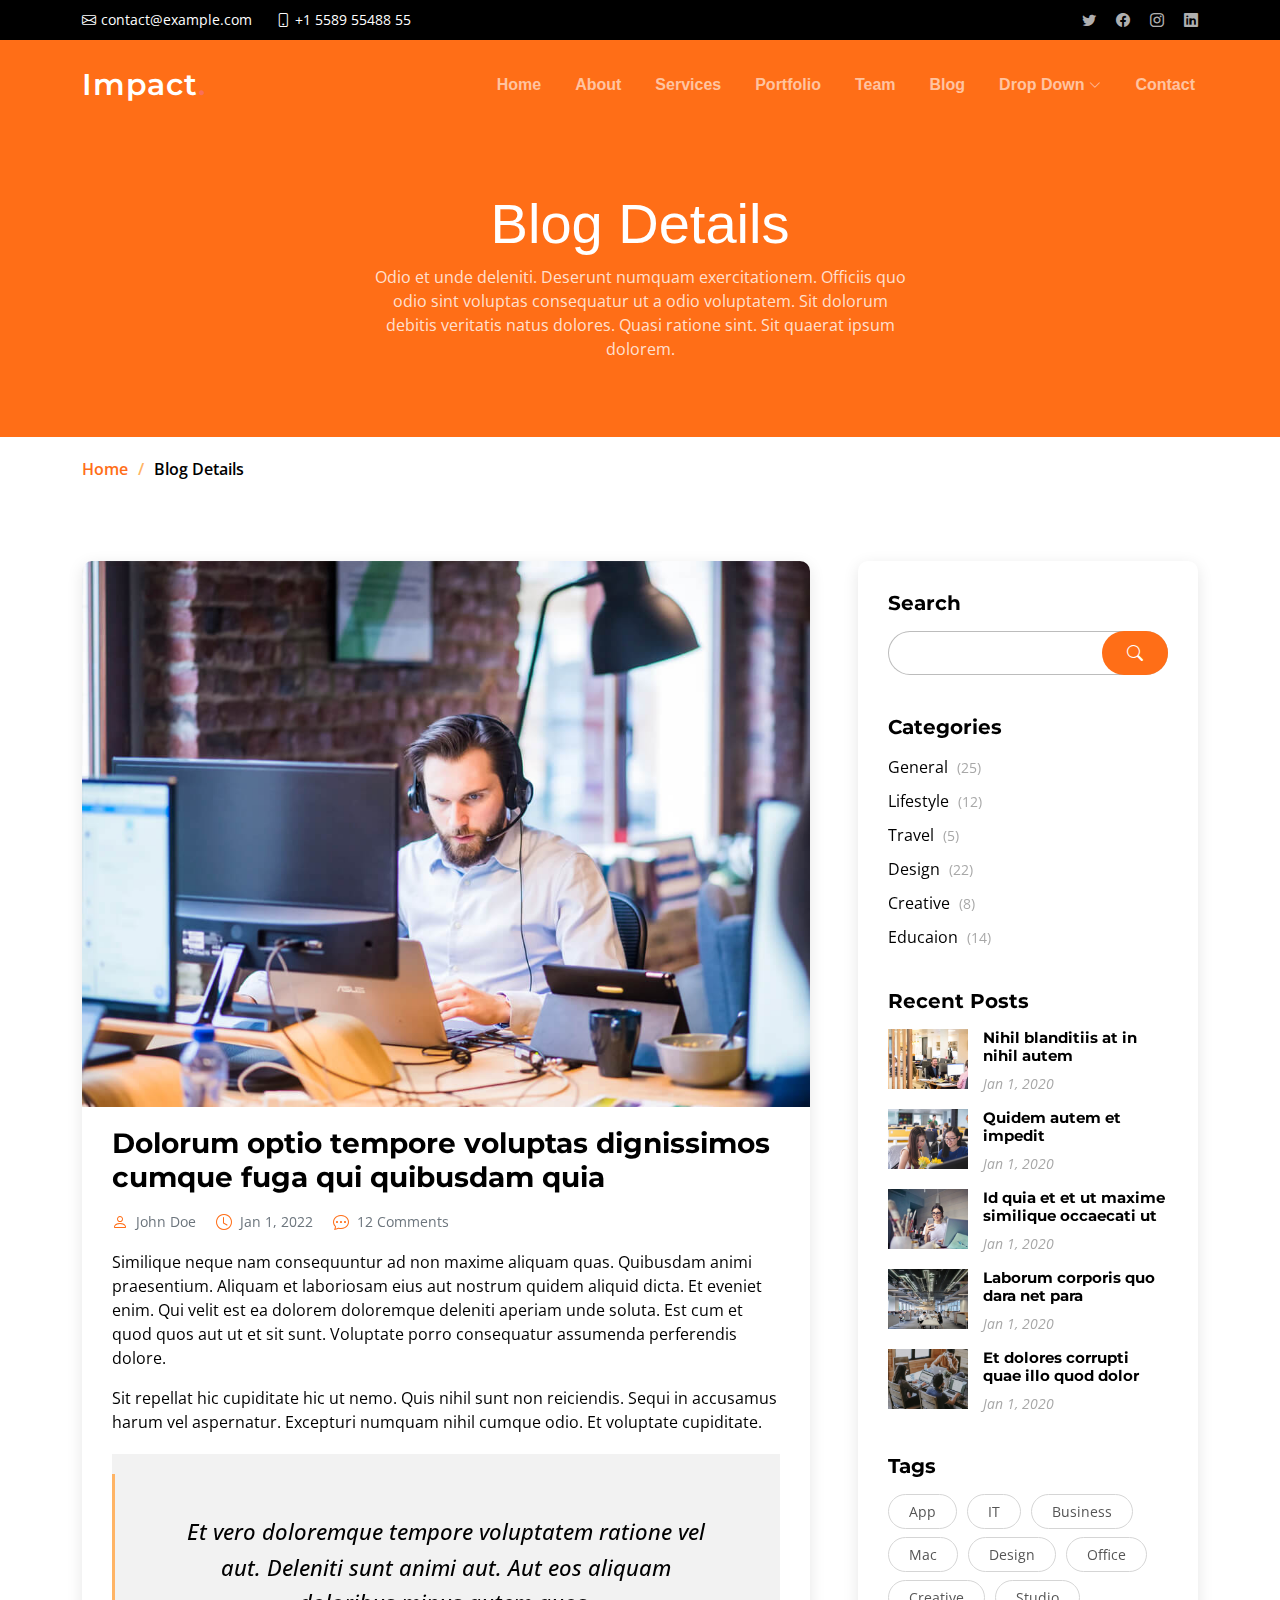
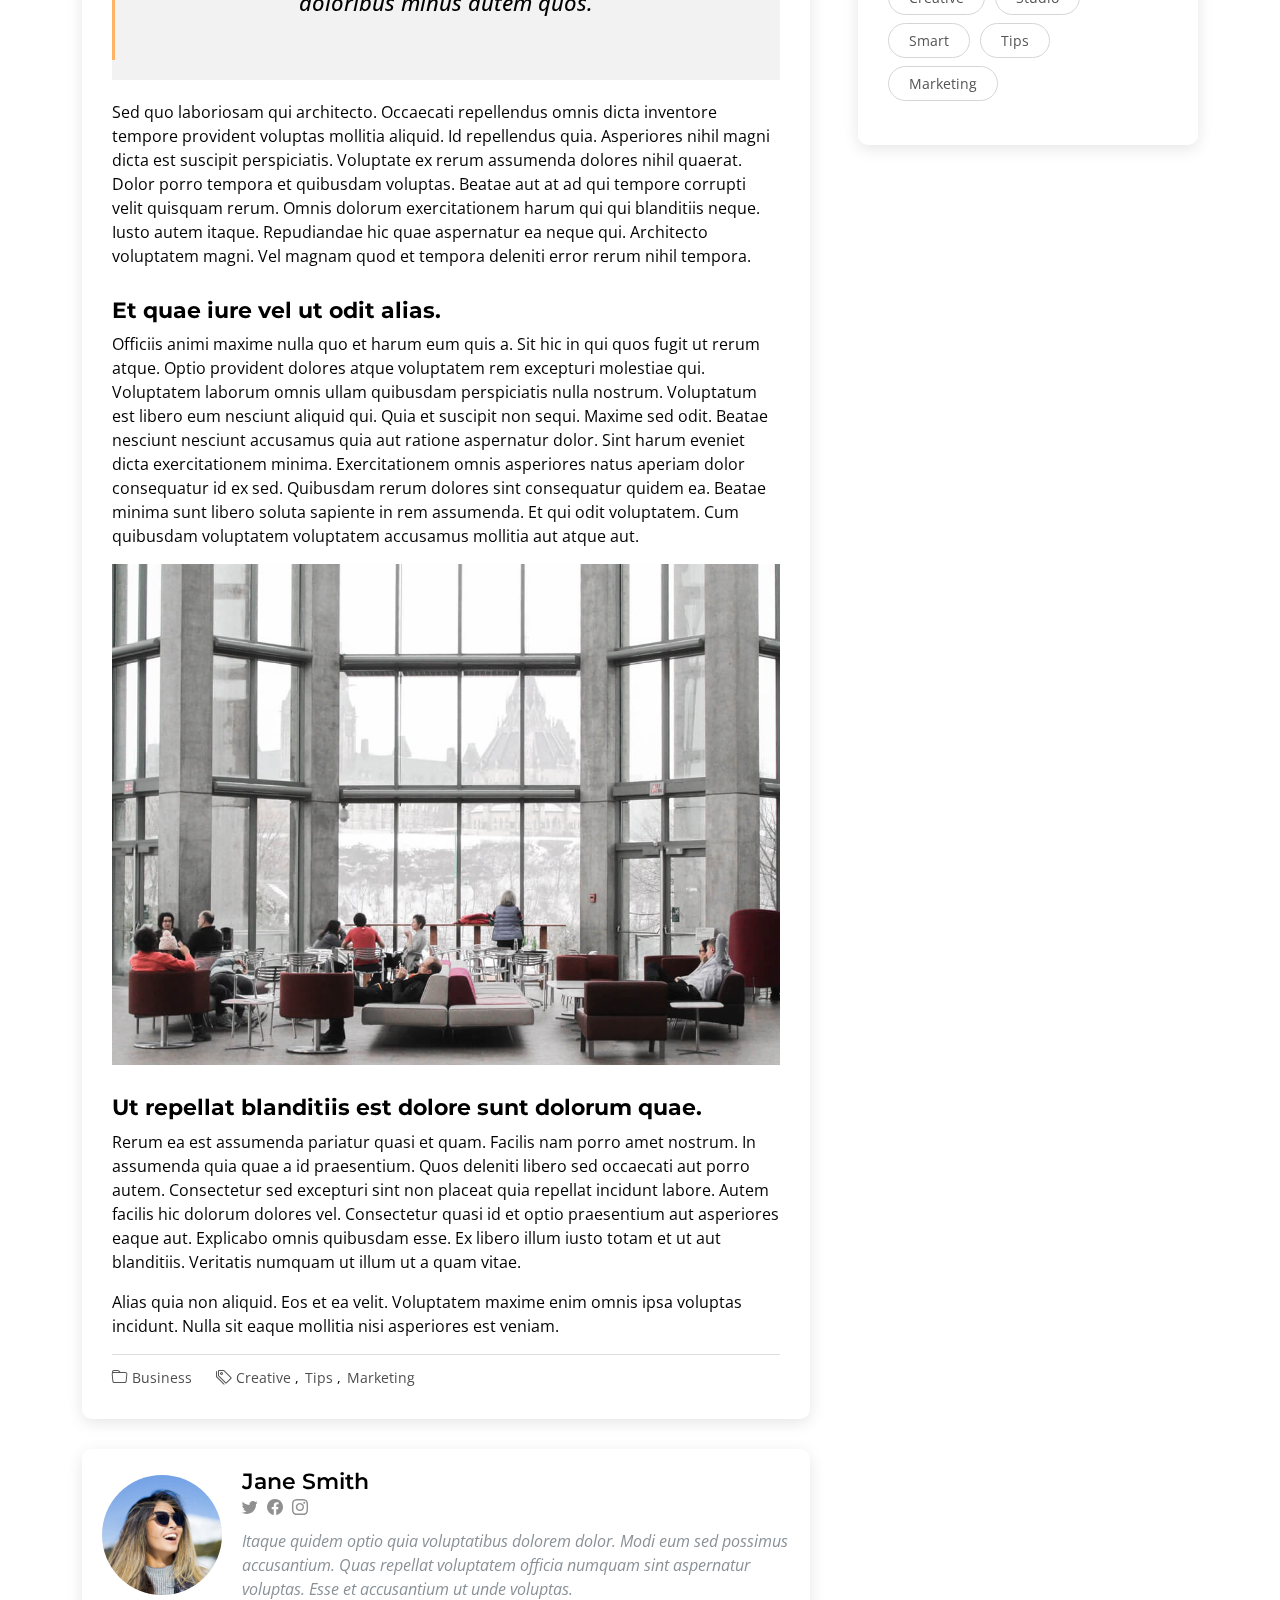
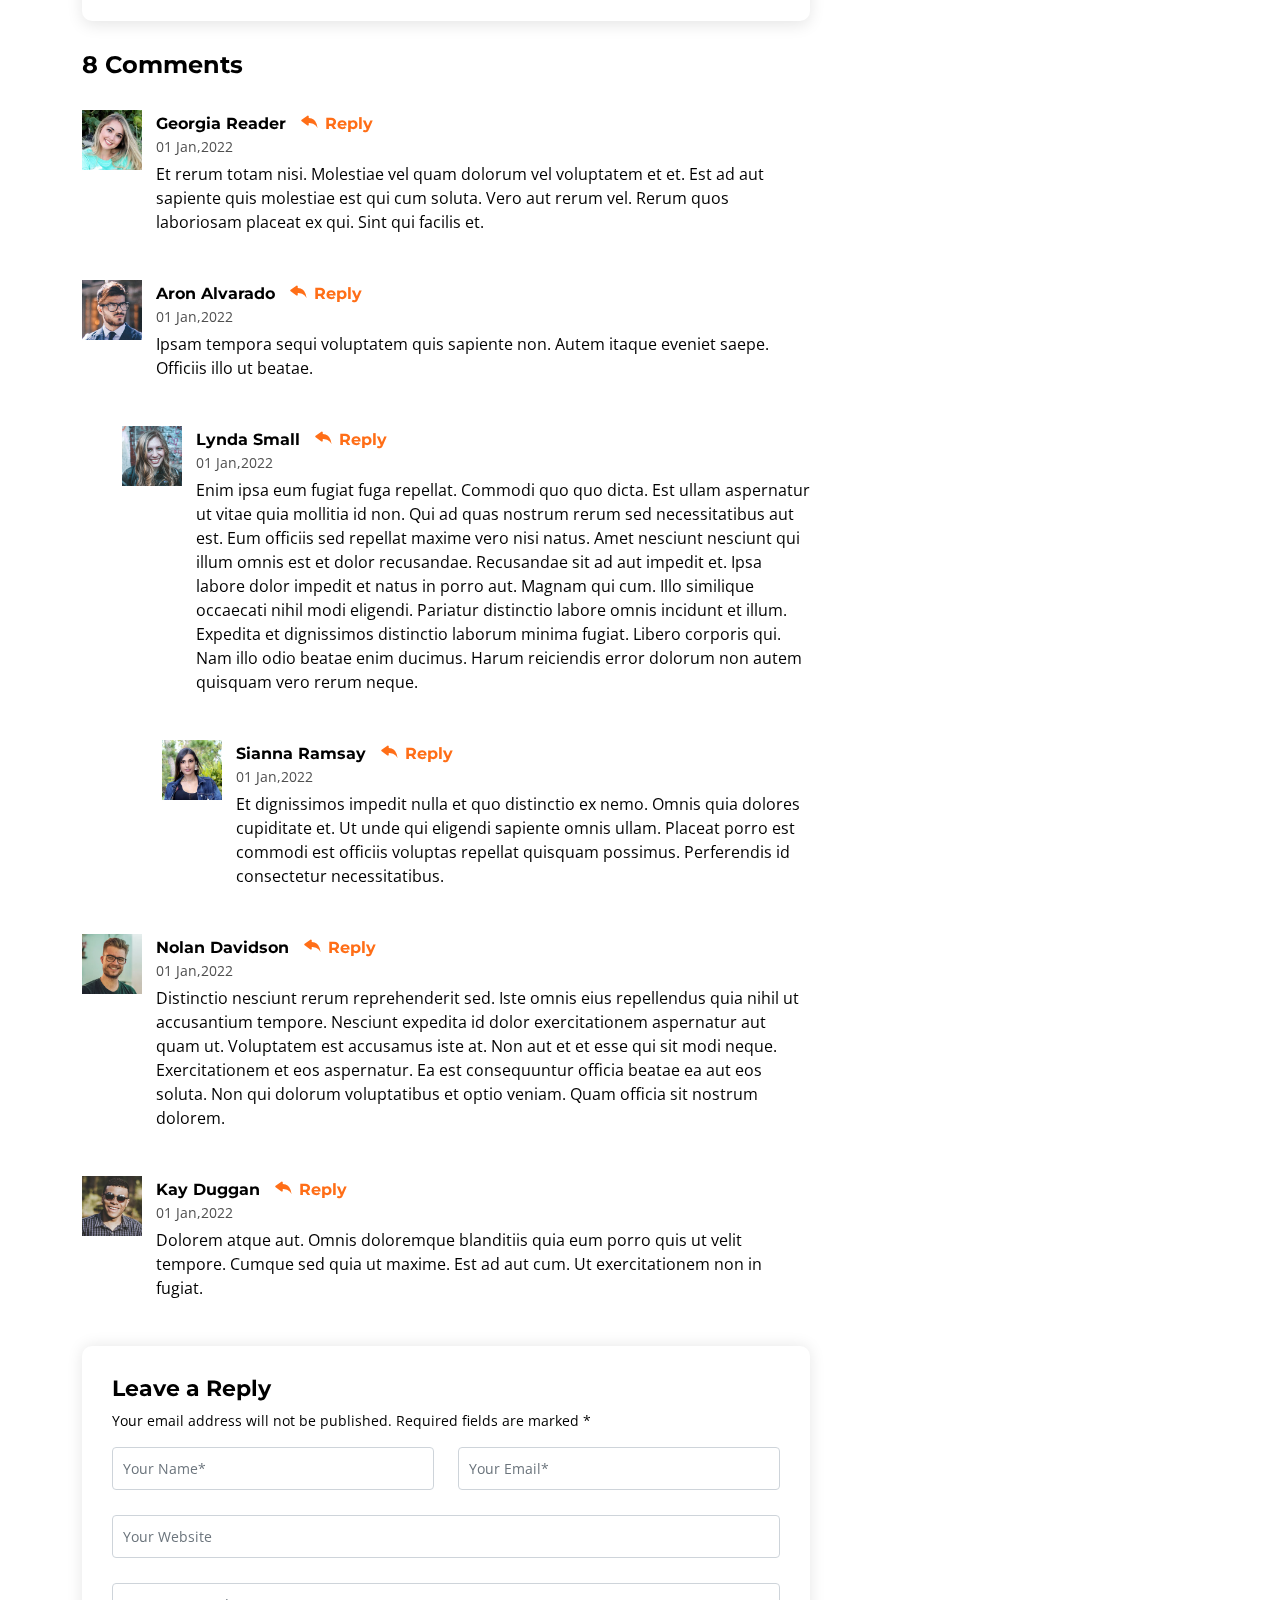
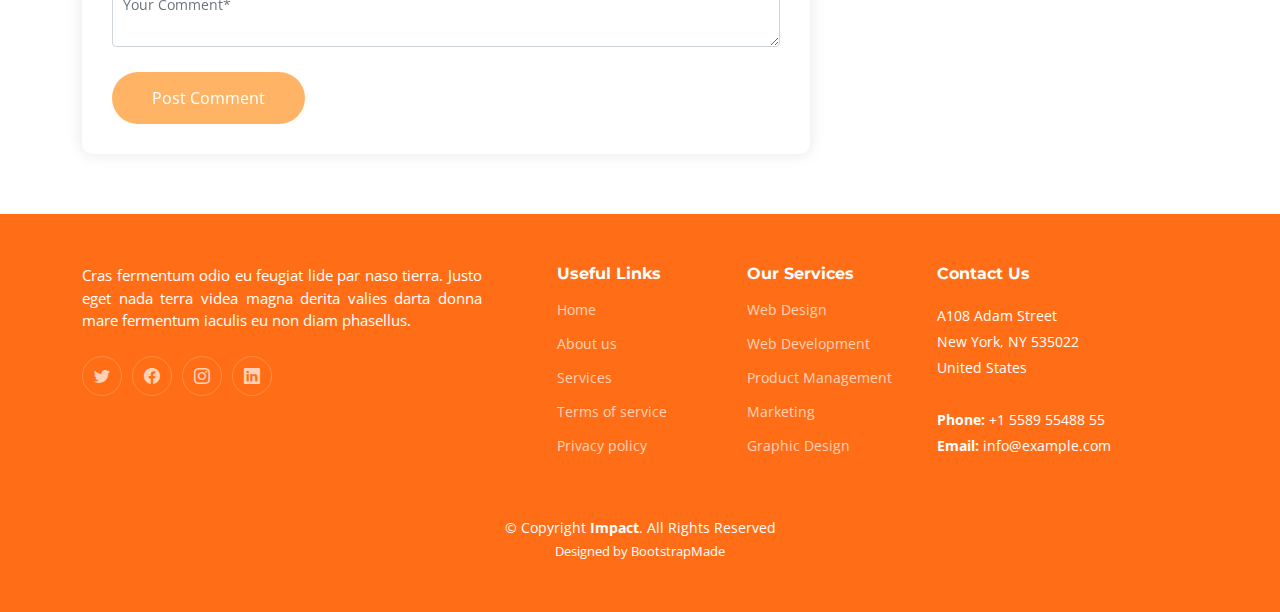
==== blog-details.html @ c17eb35a "first commit" ====
<!DOCTYPE html>
<html lang="en">

<head>
  <meta charset="utf-8">
  <meta content="width=device-width, initial-scale=1.0" name="viewport">

  <title>Impact Bootstrap Template - Blog Details</title>
  <meta content="" name="description">
  <meta content="" name="keywords">

  <!-- Favicons -->
  <link href="assets/img/favicon.png" rel="icon">
  <link href="assets/img/apple-touch-icon.png" rel="apple-touch-icon">

  <!-- Google Fonts -->
  <link rel="preconnect" href="https://fonts.googleapis.com">
  <link rel="preconnect" href="https://fonts.gstatic.com" crossorigin>
  <link href="https://fonts.googleapis.com/css2?family=Open+Sans:ital,wght@0,300;0,400;0,500;0,600;0,700;1,300;1,400;1,600;1,700&family=Montserrat:ital,wght@0,300;0,400;0,500;0,600;0,700;1,300;1,400;1,500;1,600;1,700&family=Raleway:ital,wght@0,300;0,400;0,500;0,600;0,700;1,300;1,400;1,500;1,600;1,700&display=swap" rel="stylesheet">

  <!-- Vendor CSS Files -->
  <link href="assets/vendor/bootstrap/css/bootstrap.min.css" rel="stylesheet">
  <link href="assets/vendor/bootstrap-icons/bootstrap-icons.css" rel="stylesheet">
  <link href="assets/vendor/aos/aos.css" rel="stylesheet">
  <link href="assets/vendor/glightbox/css/glightbox.min.css" rel="stylesheet">
  <link href="assets/vendor/swiper/swiper-bundle.min.css" rel="stylesheet">

  <!-- Template Main CSS File -->
  <link href="assets/css/main.css" rel="stylesheet">

  <!-- =======================================================
  * Template Name: Impact
  * Updated: Mar 10 2023 with Bootstrap v5.2.3
  * Template URL: https://bootstrapmade.com/impact-bootstrap-business-website-template/
  * Author: BootstrapMade.com
  * License: https://bootstrapmade.com/license/
  ======================================================== -->
</head>

<body>

  <!-- ======= Header ======= -->
  <section id="topbar" class="topbar d-flex align-items-center">
    <div class="container d-flex justify-content-center justify-content-md-between">
      <div class="contact-info d-flex align-items-center">
        <i class="bi bi-envelope d-flex align-items-center"><a href="mailto:contact@example.com">contact@example.com</a></i>
        <i class="bi bi-phone d-flex align-items-center ms-4"><span>+1 5589 55488 55</span></i>
      </div>
      <div class="social-links d-none d-md-flex align-items-center">
        <a href="#" class="twitter"><i class="bi bi-twitter"></i></a>
        <a href="#" class="facebook"><i class="bi bi-facebook"></i></a>
        <a href="#" class="instagram"><i class="bi bi-instagram"></i></a>
        <a href="#" class="linkedin"><i class="bi bi-linkedin"></i></i></a>
      </div>
    </div>
  </section><!-- End Top Bar -->

  <header id="header" class="header d-flex align-items-center">

    <div class="container-fluid container-xl d-flex align-items-center justify-content-between">
      <a href="index.html" class="logo d-flex align-items-center">
        <!-- Uncomment the line below if you also wish to use an image logo -->
        <!-- <img src="assets/img/logo.png" alt=""> -->
        <h1>Impact<span>.</span></h1>
      </a>
      <nav id="navbar" class="navbar">
        <ul>
          <li><a href="#hero">Home</a></li>
          <li><a href="#about">About</a></li>
          <li><a href="#services">Services</a></li>
          <li><a href="#portfolio">Portfolio</a></li>
          <li><a href="#team">Team</a></li>
          <li><a href="blog.html">Blog</a></li>
          <li class="dropdown"><a href="#"><span>Drop Down</span> <i class="bi bi-chevron-down dropdown-indicator"></i></a>
            <ul>
              <li><a href="#">Drop Down 1</a></li>
              <li class="dropdown"><a href="#"><span>Deep Drop Down</span> <i class="bi bi-chevron-down dropdown-indicator"></i></a>
                <ul>
                  <li><a href="#">Deep Drop Down 1</a></li>
                  <li><a href="#">Deep Drop Down 2</a></li>
                  <li><a href="#">Deep Drop Down 3</a></li>
                  <li><a href="#">Deep Drop Down 4</a></li>
                  <li><a href="#">Deep Drop Down 5</a></li>
                </ul>
              </li>
              <li><a href="#">Drop Down 2</a></li>
              <li><a href="#">Drop Down 3</a></li>
              <li><a href="#">Drop Down 4</a></li>
            </ul>
          </li>
          <li><a href="#contact">Contact</a></li>
        </ul>
      </nav><!-- .navbar -->

      <i class="mobile-nav-toggle mobile-nav-show bi bi-list"></i>
      <i class="mobile-nav-toggle mobile-nav-hide d-none bi bi-x"></i>

    </div>
  </header><!-- End Header -->
  <!-- End Header -->

  <main id="main">

    <!-- ======= Breadcrumbs ======= -->
    <div class="breadcrumbs">
      <div class="page-header d-flex align-items-center" style="background-image: url('');">
        <div class="container position-relative">
          <div class="row d-flex justify-content-center">
            <div class="col-lg-6 text-center">
              <h2>Blog Details</h2>
              <p>Odio et unde deleniti. Deserunt numquam exercitationem. Officiis quo odio sint voluptas consequatur ut a odio voluptatem. Sit dolorum debitis veritatis natus dolores. Quasi ratione sint. Sit quaerat ipsum dolorem.</p>
            </div>
          </div>
        </div>
      </div>
      <nav>
        <div class="container">
          <ol>
            <li><a href="index.html">Home</a></li>
            <li>Blog Details</li>
          </ol>
        </div>
      </nav>
    </div><!-- End Breadcrumbs -->

    <!-- ======= Blog Details Section ======= -->
    <section id="blog" class="blog">
      <div class="container" data-aos="fade-up">

        <div class="row g-5">

          <div class="col-lg-8">

            <article class="blog-details">

              <div class="post-img">
                <img src="assets/img/blog/blog-1.jpg" alt="" class="img-fluid">
              </div>

              <h2 class="title">Dolorum optio tempore voluptas dignissimos cumque fuga qui quibusdam quia</h2>

              <div class="meta-top">
                <ul>
                  <li class="d-flex align-items-center"><i class="bi bi-person"></i> <a href="blog-details.html">John Doe</a></li>
                  <li class="d-flex align-items-center"><i class="bi bi-clock"></i> <a href="blog-details.html"><time datetime="2020-01-01">Jan 1, 2022</time></a></li>
                  <li class="d-flex align-items-center"><i class="bi bi-chat-dots"></i> <a href="blog-details.html">12 Comments</a></li>
                </ul>
              </div><!-- End meta top -->

              <div class="content">
                <p>
                  Similique neque nam consequuntur ad non maxime aliquam quas. Quibusdam animi praesentium. Aliquam et laboriosam eius aut nostrum quidem aliquid dicta.
                  Et eveniet enim. Qui velit est ea dolorem doloremque deleniti aperiam unde soluta. Est cum et quod quos aut ut et sit sunt. Voluptate porro consequatur assumenda perferendis dolore.
                </p>

                <p>
                  Sit repellat hic cupiditate hic ut nemo. Quis nihil sunt non reiciendis. Sequi in accusamus harum vel aspernatur. Excepturi numquam nihil cumque odio. Et voluptate cupiditate.
                </p>

                <blockquote>
                  <p>
                    Et vero doloremque tempore voluptatem ratione vel aut. Deleniti sunt animi aut. Aut eos aliquam doloribus minus autem quos.
                  </p>
                </blockquote>

                <p>
                  Sed quo laboriosam qui architecto. Occaecati repellendus omnis dicta inventore tempore provident voluptas mollitia aliquid. Id repellendus quia. Asperiores nihil magni dicta est suscipit perspiciatis. Voluptate ex rerum assumenda dolores nihil quaerat.
                  Dolor porro tempora et quibusdam voluptas. Beatae aut at ad qui tempore corrupti velit quisquam rerum. Omnis dolorum exercitationem harum qui qui blanditiis neque.
                  Iusto autem itaque. Repudiandae hic quae aspernatur ea neque qui. Architecto voluptatem magni. Vel magnam quod et tempora deleniti error rerum nihil tempora.
                </p>

                <h3>Et quae iure vel ut odit alias.</h3>
                <p>
                  Officiis animi maxime nulla quo et harum eum quis a. Sit hic in qui quos fugit ut rerum atque. Optio provident dolores atque voluptatem rem excepturi molestiae qui. Voluptatem laborum omnis ullam quibusdam perspiciatis nulla nostrum. Voluptatum est libero eum nesciunt aliquid qui.
                  Quia et suscipit non sequi. Maxime sed odit. Beatae nesciunt nesciunt accusamus quia aut ratione aspernatur dolor. Sint harum eveniet dicta exercitationem minima. Exercitationem omnis asperiores natus aperiam dolor consequatur id ex sed. Quibusdam rerum dolores sint consequatur quidem ea.
                  Beatae minima sunt libero soluta sapiente in rem assumenda. Et qui odit voluptatem. Cum quibusdam voluptatem voluptatem accusamus mollitia aut atque aut.
                </p>
                <img src="assets/img/blog/blog-inside-post.jpg" class="img-fluid" alt="">

                <h3>Ut repellat blanditiis est dolore sunt dolorum quae.</h3>
                <p>
                  Rerum ea est assumenda pariatur quasi et quam. Facilis nam porro amet nostrum. In assumenda quia quae a id praesentium. Quos deleniti libero sed occaecati aut porro autem. Consectetur sed excepturi sint non placeat quia repellat incidunt labore. Autem facilis hic dolorum dolores vel.
                  Consectetur quasi id et optio praesentium aut asperiores eaque aut. Explicabo omnis quibusdam esse. Ex libero illum iusto totam et ut aut blanditiis. Veritatis numquam ut illum ut a quam vitae.
                </p>
                <p>
                  Alias quia non aliquid. Eos et ea velit. Voluptatem maxime enim omnis ipsa voluptas incidunt. Nulla sit eaque mollitia nisi asperiores est veniam.
                </p>

              </div><!-- End post content -->

              <div class="meta-bottom">
                <i class="bi bi-folder"></i>
                <ul class="cats">
                  <li><a href="#">Business</a></li>
                </ul>

                <i class="bi bi-tags"></i>
                <ul class="tags">
                  <li><a href="#">Creative</a></li>
                  <li><a href="#">Tips</a></li>
                  <li><a href="#">Marketing</a></li>
                </ul>
              </div><!-- End meta bottom -->

            </article><!-- End blog post -->

            <div class="post-author d-flex align-items-center">
              <img src="assets/img/blog/blog-author.jpg" class="rounded-circle flex-shrink-0" alt="">
              <div>
                <h4>Jane Smith</h4>
                <div class="social-links">
                  <a href="https://twitters.com/#"><i class="bi bi-twitter"></i></a>
                  <a href="https://facebook.com/#"><i class="bi bi-facebook"></i></a>
                  <a href="https://instagram.com/#"><i class="biu bi-instagram"></i></a>
                </div>
                <p>
                  Itaque quidem optio quia voluptatibus dolorem dolor. Modi eum sed possimus accusantium. Quas repellat voluptatem officia numquam sint aspernatur voluptas. Esse et accusantium ut unde voluptas.
                </p>
              </div>
            </div><!-- End post author -->

            <div class="comments">

              <h4 class="comments-count">8 Comments</h4>

              <div id="comment-1" class="comment">
                <div class="d-flex">
                  <div class="comment-img"><img src="assets/img/blog/comments-1.jpg" alt=""></div>
                  <div>
                    <h5><a href="">Georgia Reader</a> <a href="#" class="reply"><i class="bi bi-reply-fill"></i> Reply</a></h5>
                    <time datetime="2020-01-01">01 Jan,2022</time>
                    <p>
                      Et rerum totam nisi. Molestiae vel quam dolorum vel voluptatem et et. Est ad aut sapiente quis molestiae est qui cum soluta.
                      Vero aut rerum vel. Rerum quos laboriosam placeat ex qui. Sint qui facilis et.
                    </p>
                  </div>
                </div>
              </div><!-- End comment #1 -->

              <div id="comment-2" class="comment">
                <div class="d-flex">
                  <div class="comment-img"><img src="assets/img/blog/comments-2.jpg" alt=""></div>
                  <div>
                    <h5><a href="">Aron Alvarado</a> <a href="#" class="reply"><i class="bi bi-reply-fill"></i> Reply</a></h5>
                    <time datetime="2020-01-01">01 Jan,2022</time>
                    <p>
                      Ipsam tempora sequi voluptatem quis sapiente non. Autem itaque eveniet saepe. Officiis illo ut beatae.
                    </p>
                  </div>
                </div>

                <div id="comment-reply-1" class="comment comment-reply">
                  <div class="d-flex">
                    <div class="comment-img"><img src="assets/img/blog/comments-3.jpg" alt=""></div>
                    <div>
                      <h5><a href="">Lynda Small</a> <a href="#" class="reply"><i class="bi bi-reply-fill"></i> Reply</a></h5>
                      <time datetime="2020-01-01">01 Jan,2022</time>
                      <p>
                        Enim ipsa eum fugiat fuga repellat. Commodi quo quo dicta. Est ullam aspernatur ut vitae quia mollitia id non. Qui ad quas nostrum rerum sed necessitatibus aut est. Eum officiis sed repellat maxime vero nisi natus. Amet nesciunt nesciunt qui illum omnis est et dolor recusandae.

                        Recusandae sit ad aut impedit et. Ipsa labore dolor impedit et natus in porro aut. Magnam qui cum. Illo similique occaecati nihil modi eligendi. Pariatur distinctio labore omnis incidunt et illum. Expedita et dignissimos distinctio laborum minima fugiat.

                        Libero corporis qui. Nam illo odio beatae enim ducimus. Harum reiciendis error dolorum non autem quisquam vero rerum neque.
                      </p>
                    </div>
                  </div>

                  <div id="comment-reply-2" class="comment comment-reply">
                    <div class="d-flex">
                      <div class="comment-img"><img src="assets/img/blog/comments-4.jpg" alt=""></div>
                      <div>
                        <h5><a href="">Sianna Ramsay</a> <a href="#" class="reply"><i class="bi bi-reply-fill"></i> Reply</a></h5>
                        <time datetime="2020-01-01">01 Jan,2022</time>
                        <p>
                          Et dignissimos impedit nulla et quo distinctio ex nemo. Omnis quia dolores cupiditate et. Ut unde qui eligendi sapiente omnis ullam. Placeat porro est commodi est officiis voluptas repellat quisquam possimus. Perferendis id consectetur necessitatibus.
                        </p>
                      </div>
                    </div>

                  </div><!-- End comment reply #2-->

                </div><!-- End comment reply #1-->

              </div><!-- End comment #2-->

              <div id="comment-3" class="comment">
                <div class="d-flex">
                  <div class="comment-img"><img src="assets/img/blog/comments-5.jpg" alt=""></div>
                  <div>
                    <h5><a href="">Nolan Davidson</a> <a href="#" class="reply"><i class="bi bi-reply-fill"></i> Reply</a></h5>
                    <time datetime="2020-01-01">01 Jan,2022</time>
                    <p>
                      Distinctio nesciunt rerum reprehenderit sed. Iste omnis eius repellendus quia nihil ut accusantium tempore. Nesciunt expedita id dolor exercitationem aspernatur aut quam ut. Voluptatem est accusamus iste at.
                      Non aut et et esse qui sit modi neque. Exercitationem et eos aspernatur. Ea est consequuntur officia beatae ea aut eos soluta. Non qui dolorum voluptatibus et optio veniam. Quam officia sit nostrum dolorem.
                    </p>
                  </div>
                </div>

              </div><!-- End comment #3 -->

              <div id="comment-4" class="comment">
                <div class="d-flex">
                  <div class="comment-img"><img src="assets/img/blog/comments-6.jpg" alt=""></div>
                  <div>
                    <h5><a href="">Kay Duggan</a> <a href="#" class="reply"><i class="bi bi-reply-fill"></i> Reply</a></h5>
                    <time datetime="2020-01-01">01 Jan,2022</time>
                    <p>
                      Dolorem atque aut. Omnis doloremque blanditiis quia eum porro quis ut velit tempore. Cumque sed quia ut maxime. Est ad aut cum. Ut exercitationem non in fugiat.
                    </p>
                  </div>
                </div>

              </div><!-- End comment #4 -->

              <div class="reply-form">

                <h4>Leave a Reply</h4>
                <p>Your email address will not be published. Required fields are marked * </p>
                <form action="">
                  <div class="row">
                    <div class="col-md-6 form-group">
                      <input name="name" type="text" class="form-control" placeholder="Your Name*">
                    </div>
                    <div class="col-md-6 form-group">
                      <input name="email" type="text" class="form-control" placeholder="Your Email*">
                    </div>
                  </div>
                  <div class="row">
                    <div class="col form-group">
                      <input name="website" type="text" class="form-control" placeholder="Your Website">
                    </div>
                  </div>
                  <div class="row">
                    <div class="col form-group">
                      <textarea name="comment" class="form-control" placeholder="Your Comment*"></textarea>
                    </div>
                  </div>
                  <button type="submit" class="btn btn-primary">Post Comment</button>

                </form>

              </div>

            </div><!-- End blog comments -->

          </div>

          <div class="col-lg-4">

            <div class="sidebar">

              <div class="sidebar-item search-form">
                <h3 class="sidebar-title">Search</h3>
                <form action="" class="mt-3">
                  <input type="text">
                  <button type="submit"><i class="bi bi-search"></i></button>
                </form>
              </div><!-- End sidebar search formn-->

              <div class="sidebar-item categories">
                <h3 class="sidebar-title">Categories</h3>
                <ul class="mt-3">
                  <li><a href="#">General <span>(25)</span></a></li>
                  <li><a href="#">Lifestyle <span>(12)</span></a></li>
                  <li><a href="#">Travel <span>(5)</span></a></li>
                  <li><a href="#">Design <span>(22)</span></a></li>
                  <li><a href="#">Creative <span>(8)</span></a></li>
                  <li><a href="#">Educaion <span>(14)</span></a></li>
                </ul>
              </div><!-- End sidebar categories-->

              <div class="sidebar-item recent-posts">
                <h3 class="sidebar-title">Recent Posts</h3>

                <div class="mt-3">

                  <div class="post-item mt-3">
                    <img src="assets/img/blog/blog-recent-1.jpg" alt="">
                    <div>
                      <h4><a href="blog-details.html">Nihil blanditiis at in nihil autem</a></h4>
                      <time datetime="2020-01-01">Jan 1, 2020</time>
                    </div>
                  </div><!-- End recent post item-->

                  <div class="post-item">
                    <img src="assets/img/blog/blog-recent-2.jpg" alt="">
                    <div>
                      <h4><a href="blog-details.html">Quidem autem et impedit</a></h4>
                      <time datetime="2020-01-01">Jan 1, 2020</time>
                    </div>
                  </div><!-- End recent post item-->

                  <div class="post-item">
                    <img src="assets/img/blog/blog-recent-3.jpg" alt="">
                    <div>
                      <h4><a href="blog-details.html">Id quia et et ut maxime similique occaecati ut</a></h4>
                      <time datetime="2020-01-01">Jan 1, 2020</time>
                    </div>
                  </div><!-- End recent post item-->

                  <div class="post-item">
                    <img src="assets/img/blog/blog-recent-4.jpg" alt="">
                    <div>
                      <h4><a href="blog-details.html">Laborum corporis quo dara net para</a></h4>
                      <time datetime="2020-01-01">Jan 1, 2020</time>
                    </div>
                  </div><!-- End recent post item-->

                  <div class="post-item">
                    <img src="assets/img/blog/blog-recent-5.jpg" alt="">
                    <div>
                      <h4><a href="blog-details.html">Et dolores corrupti quae illo quod dolor</a></h4>
                      <time datetime="2020-01-01">Jan 1, 2020</time>
                    </div>
                  </div><!-- End recent post item-->

                </div>

              </div><!-- End sidebar recent posts-->

              <div class="sidebar-item tags">
                <h3 class="sidebar-title">Tags</h3>
                <ul class="mt-3">
                  <li><a href="#">App</a></li>
                  <li><a href="#">IT</a></li>
                  <li><a href="#">Business</a></li>
                  <li><a href="#">Mac</a></li>
                  <li><a href="#">Design</a></li>
                  <li><a href="#">Office</a></li>
                  <li><a href="#">Creative</a></li>
                  <li><a href="#">Studio</a></li>
                  <li><a href="#">Smart</a></li>
                  <li><a href="#">Tips</a></li>
                  <li><a href="#">Marketing</a></li>
                </ul>
              </div><!-- End sidebar tags-->

            </div><!-- End Blog Sidebar -->

          </div>
        </div>

      </div>
    </section><!-- End Blog Details Section -->

  </main><!-- End #main -->

  <!-- ======= Footer ======= -->
  <footer id="footer" class="footer">

    <div class="container">
      <div class="row gy-4">
        <div class="col-lg-5 col-md-12 footer-info">
          <a href="index.html" class="logo d-flex align-items-center">
            <span>Impact</span>
          </a>
          <p>Cras fermentum odio eu feugiat lide par naso tierra. Justo eget nada terra videa magna derita valies darta donna mare fermentum iaculis eu non diam phasellus.</p>
          <div class="social-links d-flex mt-4">
            <a href="#" class="twitter"><i class="bi bi-twitter"></i></a>
            <a href="#" class="facebook"><i class="bi bi-facebook"></i></a>
            <a href="#" class="instagram"><i class="bi bi-instagram"></i></a>
            <a href="#" class="linkedin"><i class="bi bi-linkedin"></i></a>
          </div>
        </div>

        <div class="col-lg-2 col-6 footer-links">
          <h4>Useful Links</h4>
          <ul>
            <li><a href="#">Home</a></li>
            <li><a href="#">About us</a></li>
            <li><a href="#">Services</a></li>
            <li><a href="#">Terms of service</a></li>
            <li><a href="#">Privacy policy</a></li>
          </ul>
        </div>

        <div class="col-lg-2 col-6 footer-links">
          <h4>Our Services</h4>
          <ul>
            <li><a href="#">Web Design</a></li>
            <li><a href="#">Web Development</a></li>
            <li><a href="#">Product Management</a></li>
            <li><a href="#">Marketing</a></li>
            <li><a href="#">Graphic Design</a></li>
          </ul>
        </div>

        <div class="col-lg-3 col-md-12 footer-contact text-center text-md-start">
          <h4>Contact Us</h4>
          <p>
            A108 Adam Street <br>
            New York, NY 535022<br>
            United States <br><br>
            <strong>Phone:</strong> +1 5589 55488 55<br>
            <strong>Email:</strong> info@example.com<br>
          </p>

        </div>

      </div>
    </div>

    <div class="container mt-4">
      <div class="copyright">
        &copy; Copyright <strong><span>Impact</span></strong>. All Rights Reserved
      </div>
      <div class="credits">
        <!-- All the links in the footer should remain intact. -->
        <!-- You can delete the links only if you purchased the pro version. -->
        <!-- Licensing information: https://bootstrapmade.com/license/ -->
        <!-- Purchase the pro version with working PHP/AJAX contact form: https://bootstrapmade.com/impact-bootstrap-business-website-template/ -->
        Designed by <a href="https://bootstrapmade.com/">BootstrapMade</a>
      </div>
    </div>

  </footer><!-- End Footer -->
  <!-- End Footer -->

  <a href="#" class="scroll-top d-flex align-items-center justify-content-center"><i class="bi bi-arrow-up-short"></i></a>

  <div id="preloader"></div>

  <!-- Vendor JS Files -->
  <script src="assets/vendor/bootstrap/js/bootstrap.bundle.min.js"></script>
  <script src="assets/vendor/aos/aos.js"></script>
  <script src="assets/vendor/glightbox/js/glightbox.min.js"></script>
  <script src="assets/vendor/purecounter/purecounter_vanilla.js"></script>
  <script src="assets/vendor/swiper/swiper-bundle.min.js"></script>
  <script src="assets/vendor/isotope-layout/isotope.pkgd.min.js"></script>
  <script src="assets/vendor/php-email-form/validate.js"></script>

  <!-- Template Main JS File -->
  <script src="assets/js/main.js"></script>

</body>

</html>
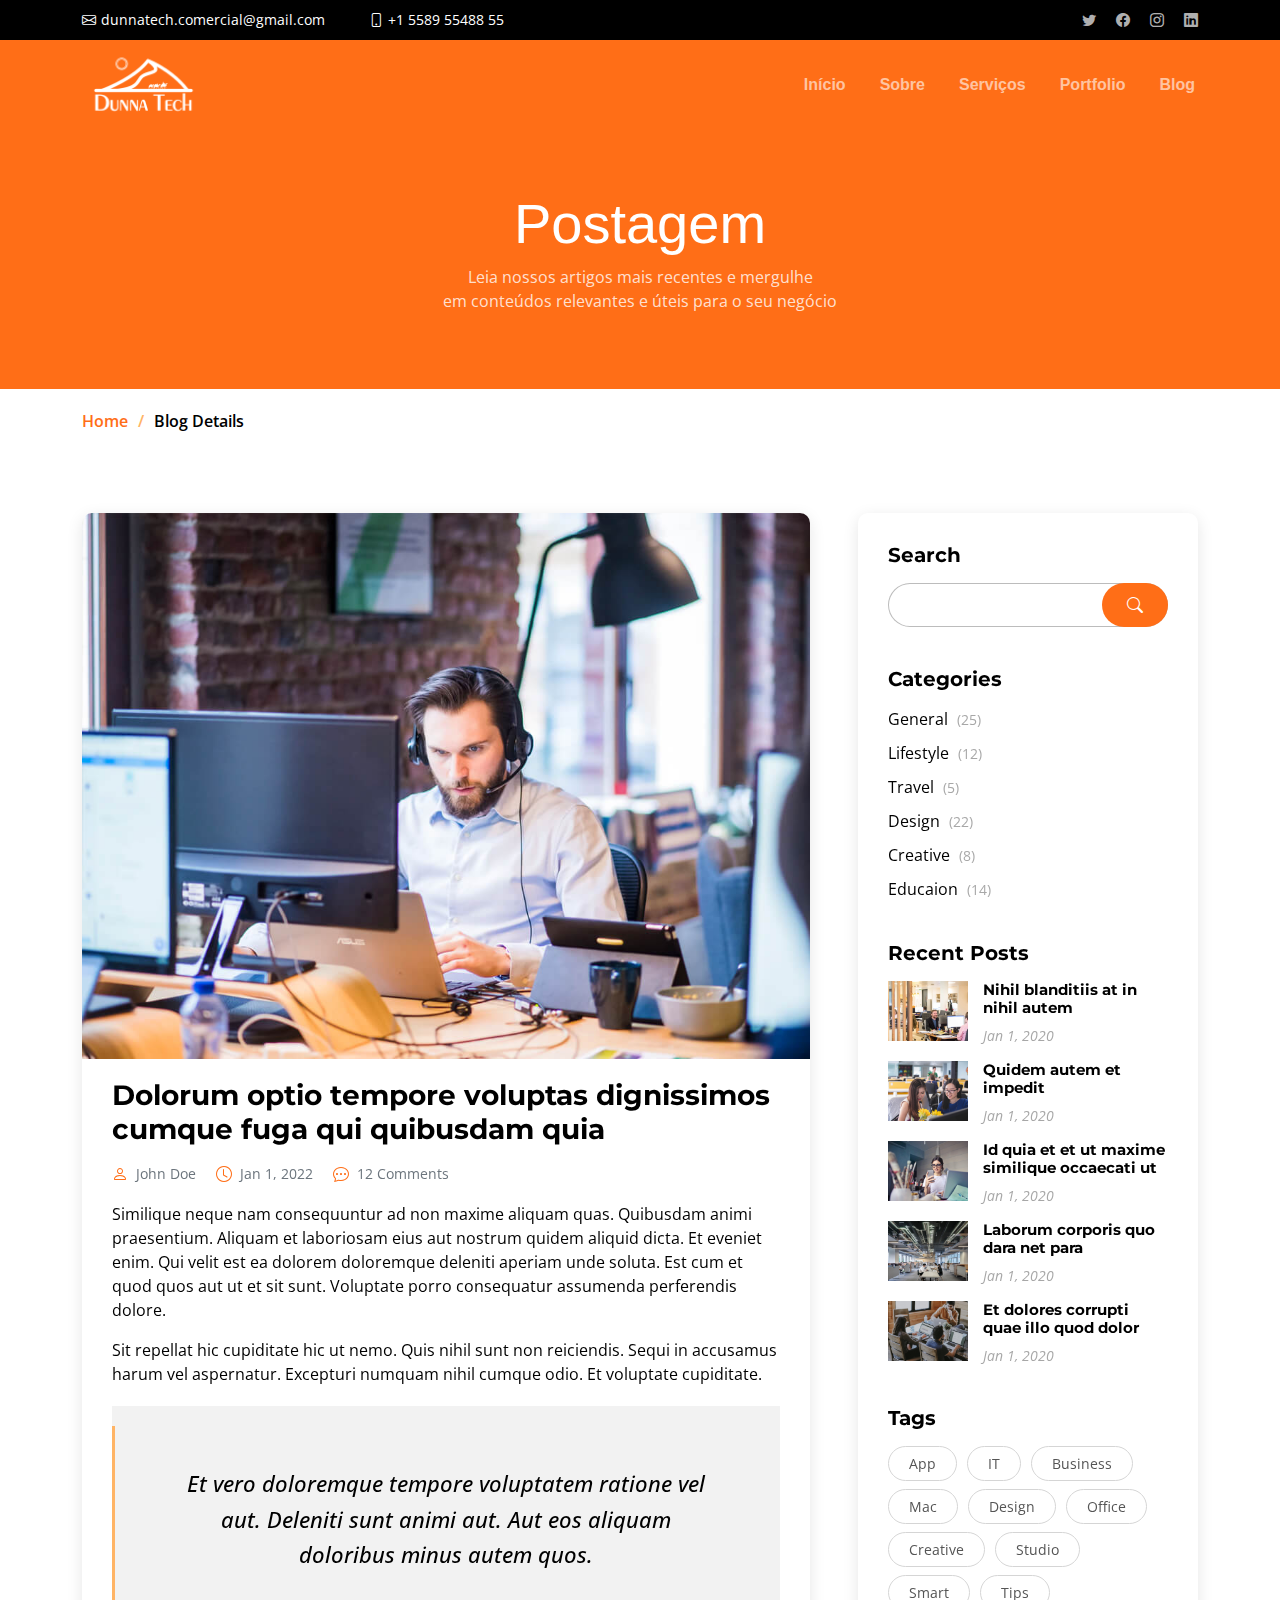
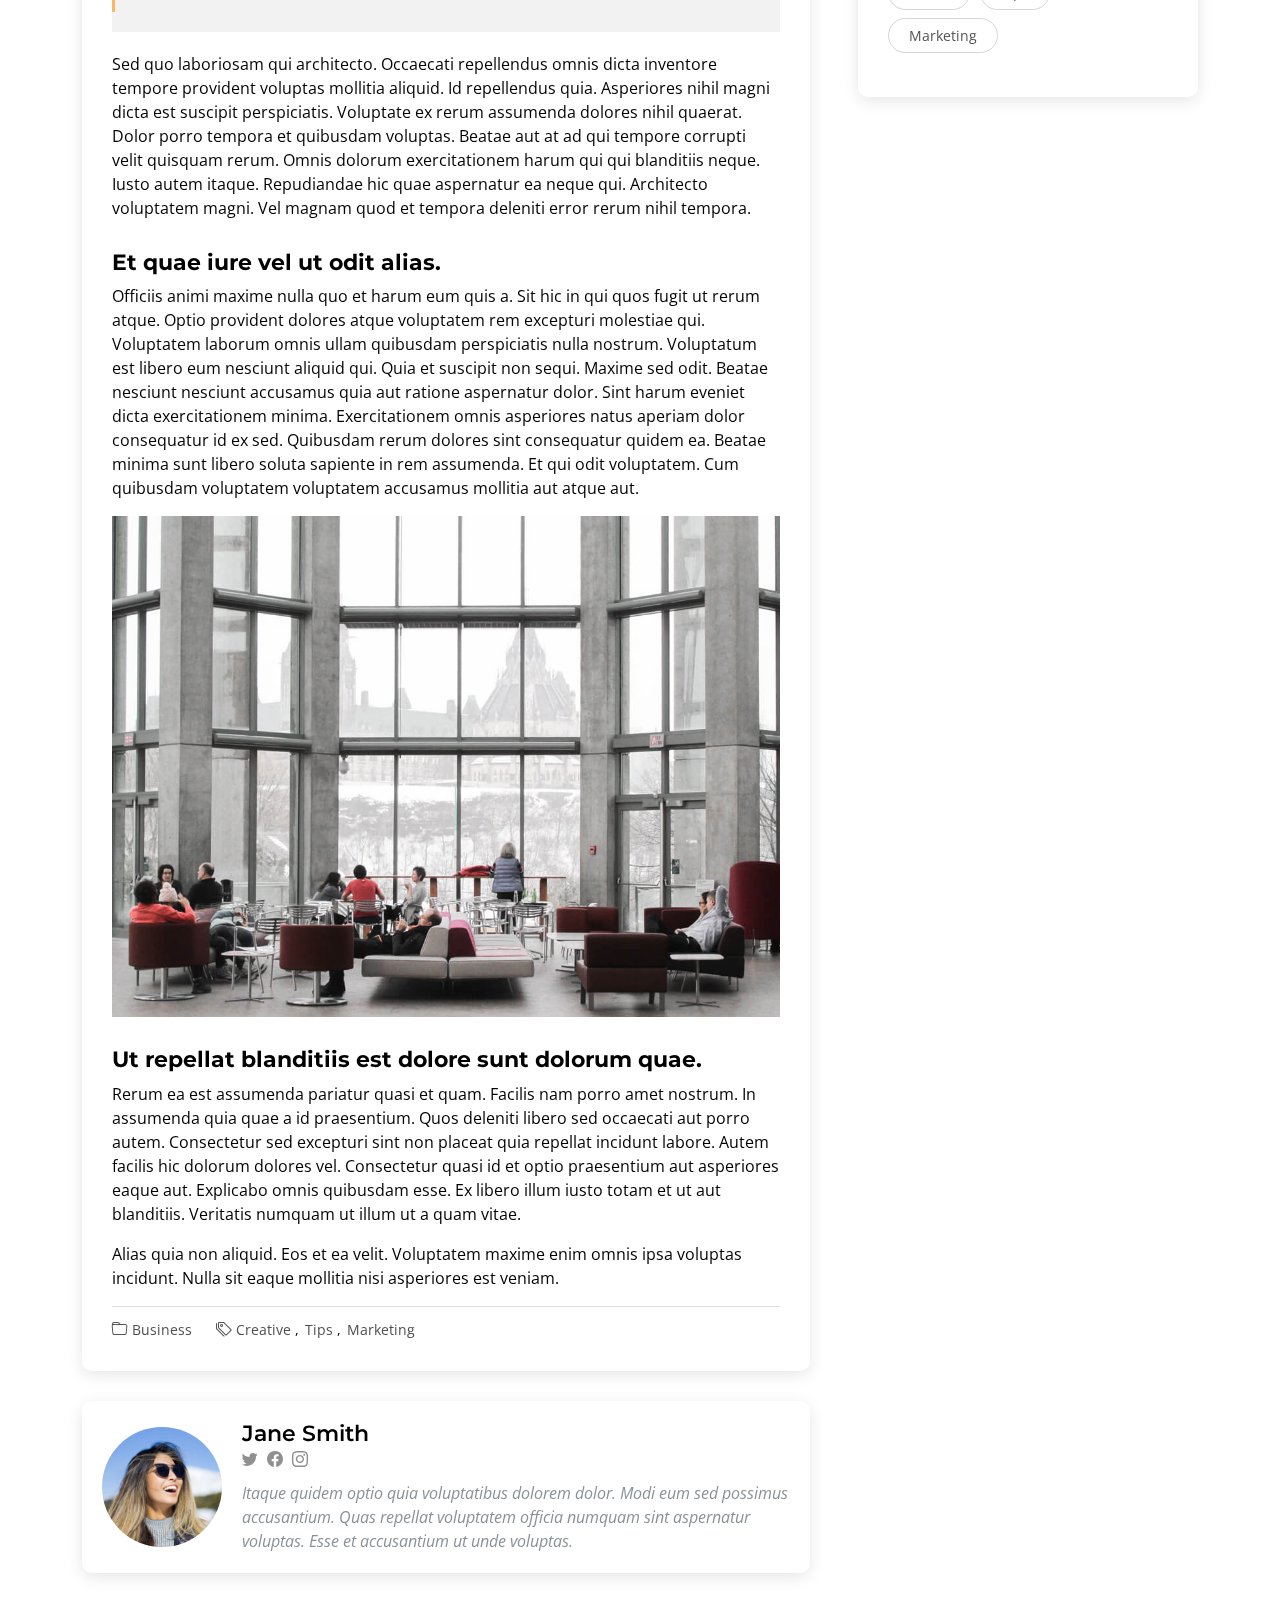
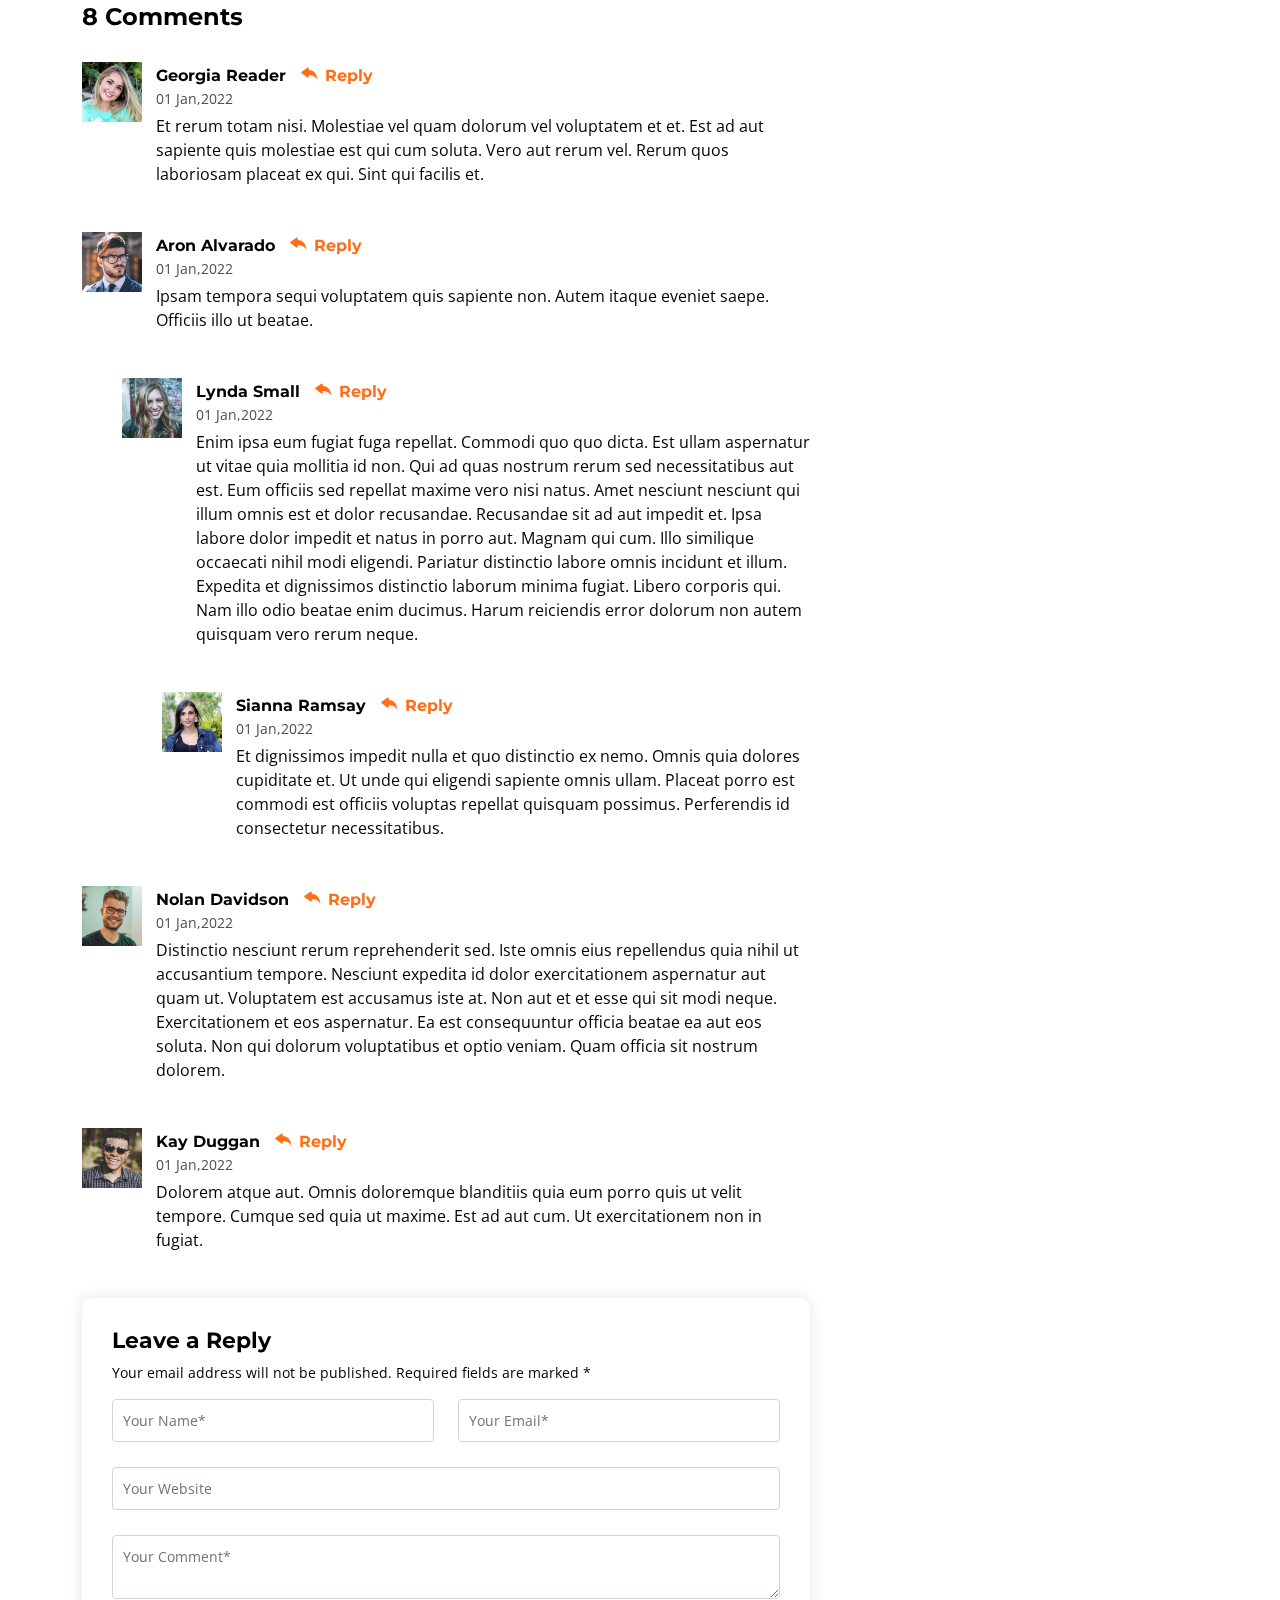
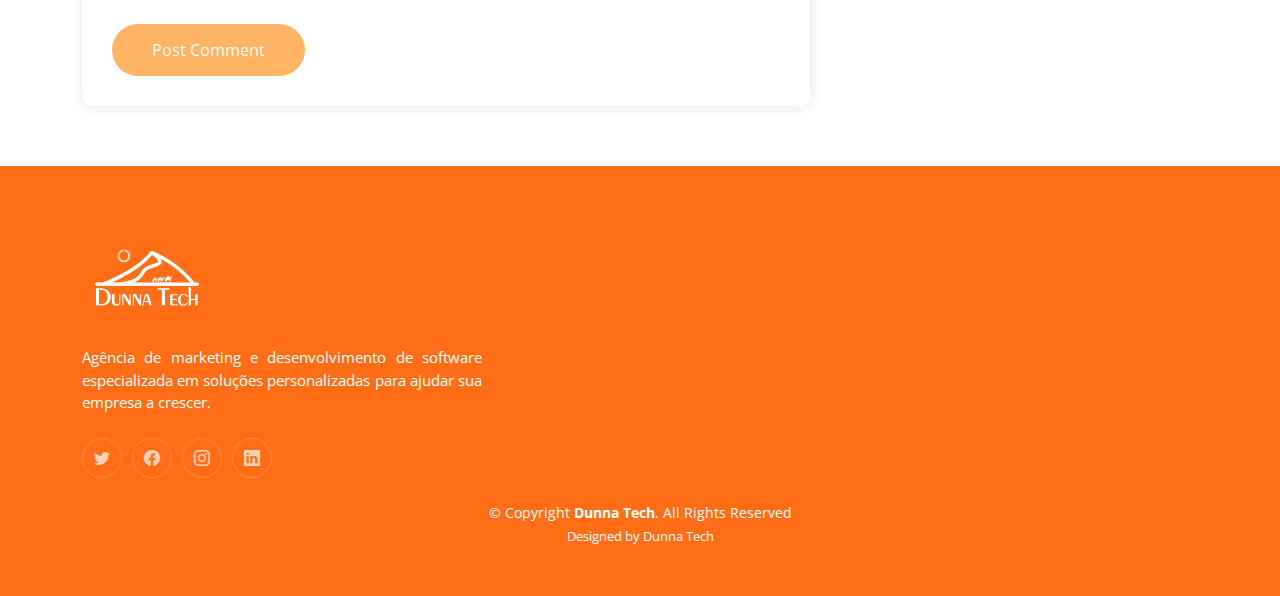
==== commit 3954d965: "alterações no layout" ====
--- a/blog-details.html
+++ b/blog-details.html
@@ -5,12 +5,12 @@
   <meta charset="utf-8">
   <meta content="width=device-width, initial-scale=1.0" name="viewport">
 
-  <title>Impact Bootstrap Template - Blog Details</title>
+  <title>Postagem - Blog Dunna Tech</title>
   <meta content="" name="description">
   <meta content="" name="keywords">
 
   <!-- Favicons -->
-  <link href="assets/img/favicon.png" rel="icon">
+  <link href="assets/img/logo_page.png" rel="icon">
   <link href="assets/img/apple-touch-icon.png" rel="apple-touch-icon">
 
   <!-- Google Fonts -->
@@ -43,14 +43,14 @@
   <section id="topbar" class="topbar d-flex align-items-center">
     <div class="container d-flex justify-content-center justify-content-md-between">
       <div class="contact-info d-flex align-items-center">
-        <i class="bi bi-envelope d-flex align-items-center"><a href="mailto:contact@example.com">contact@example.com</a></i>
+        <i class="bi bi-envelope d-flex align-items-center" style="padding-right: 20px;"><a>dunnatech.comercial@gmail.com</a></i>
         <i class="bi bi-phone d-flex align-items-center ms-4"><span>+1 5589 55488 55</span></i>
       </div>
       <div class="social-links d-none d-md-flex align-items-center">
-        <a href="#" class="twitter"><i class="bi bi-twitter"></i></a>
-        <a href="#" class="facebook"><i class="bi bi-facebook"></i></a>
-        <a href="#" class="instagram"><i class="bi bi-instagram"></i></a>
-        <a href="#" class="linkedin"><i class="bi bi-linkedin"></i></i></a>
+        <a href="#"  target="blank" class="twitter"><i class="bi bi-twitter"></i></a>
+        <a href="#"  target="blank" class="facebook"><i class="bi bi-facebook"></i></a>
+        <a href="https://www.instagram.com/dunnatech/" target="blank" class="instagram"><i class="bi bi-instagram"></i></a>
+        <a href="#"  target="blank" class="linkedin"><i class="bi bi-linkedin"></i></i></a>
       </div>
     </div>
   </section><!-- End Top Bar -->
@@ -61,34 +61,15 @@
       <a href="index.html" class="logo d-flex align-items-center">
         <!-- Uncomment the line below if you also wish to use an image logo -->
         <!-- <img src="assets/img/logo.png" alt=""> -->
-        <h1>Impact<span>.</span></h1>
+        <h1 class="logo"><img src="assets/img/Logo Dunna Tech Branco.png"></h1>
       </a>
       <nav id="navbar" class="navbar">
         <ul>
-          <li><a href="#hero">Home</a></li>
-          <li><a href="#about">About</a></li>
-          <li><a href="#services">Services</a></li>
-          <li><a href="#portfolio">Portfolio</a></li>
-          <li><a href="#team">Team</a></li>
+          <li><a href="index.html">Início</a></li>
+          <li><a href="index.html#about">Sobre</a></li>
+          <li><a href="index.html#services">Serviços</a></li>
+          <li><a href="index.html#portfolio">Portfolio</a></li>
           <li><a href="blog.html">Blog</a></li>
-          <li class="dropdown"><a href="#"><span>Drop Down</span> <i class="bi bi-chevron-down dropdown-indicator"></i></a>
-            <ul>
-              <li><a href="#">Drop Down 1</a></li>
-              <li class="dropdown"><a href="#"><span>Deep Drop Down</span> <i class="bi bi-chevron-down dropdown-indicator"></i></a>
-                <ul>
-                  <li><a href="#">Deep Drop Down 1</a></li>
-                  <li><a href="#">Deep Drop Down 2</a></li>
-                  <li><a href="#">Deep Drop Down 3</a></li>
-                  <li><a href="#">Deep Drop Down 4</a></li>
-                  <li><a href="#">Deep Drop Down 5</a></li>
-                </ul>
-              </li>
-              <li><a href="#">Drop Down 2</a></li>
-              <li><a href="#">Drop Down 3</a></li>
-              <li><a href="#">Drop Down 4</a></li>
-            </ul>
-          </li>
-          <li><a href="#contact">Contact</a></li>
         </ul>
       </nav><!-- .navbar -->
 
@@ -107,8 +88,8 @@
         <div class="container position-relative">
           <div class="row d-flex justify-content-center">
             <div class="col-lg-6 text-center">
-              <h2>Blog Details</h2>
-              <p>Odio et unde deleniti. Deserunt numquam exercitationem. Officiis quo odio sint voluptas consequatur ut a odio voluptatem. Sit dolorum debitis veritatis natus dolores. Quasi ratione sint. Sit quaerat ipsum dolorem.</p>
+              <h2>Postagem</h2>
+              <p>Leia nossos artigos mais recentes e mergulhe <br>em conteúdos relevantes e úteis para o seu negócio</p>
             </div>
           </div>
         </div>
@@ -452,64 +433,29 @@
       <div class="row gy-4">
         <div class="col-lg-5 col-md-12 footer-info">
           <a href="index.html" class="logo d-flex align-items-center">
-            <span>Impact</span>
+            <img src="assets/img/Logo Dunna Tech Branco.png">
           </a>
-          <p>Cras fermentum odio eu feugiat lide par naso tierra. Justo eget nada terra videa magna derita valies darta donna mare fermentum iaculis eu non diam phasellus.</p>
+          <p>Agência de marketing e desenvolvimento de software especializada em soluções personalizadas para ajudar sua empresa a crescer.</p>
           <div class="social-links d-flex mt-4">
-            <a href="#" class="twitter"><i class="bi bi-twitter"></i></a>
-            <a href="#" class="facebook"><i class="bi bi-facebook"></i></a>
-            <a href="#" class="instagram"><i class="bi bi-instagram"></i></a>
-            <a href="#" class="linkedin"><i class="bi bi-linkedin"></i></a>
+            <a href="#" target="blank" class="twitter"><i class="bi bi-twitter"></i></a>
+            <a href="#" target="blank" class="facebook"><i class="bi bi-facebook"></i></a>
+            <a href="https://www.instagram.com/dunnatech/" target="blank" class="instagram"><i class="bi bi-instagram"></i></a>
+            <a href="#" target="blank" class="linkedin"><i class="bi bi-linkedin"></i></a>
           </div>
         </div>
 
-        <div class="col-lg-2 col-6 footer-links">
-          <h4>Useful Links</h4>
-          <ul>
-            <li><a href="#">Home</a></li>
-            <li><a href="#">About us</a></li>
-            <li><a href="#">Services</a></li>
-            <li><a href="#">Terms of service</a></li>
-            <li><a href="#">Privacy policy</a></li>
-          </ul>
-        </div>
-
-        <div class="col-lg-2 col-6 footer-links">
-          <h4>Our Services</h4>
-          <ul>
-            <li><a href="#">Web Design</a></li>
-            <li><a href="#">Web Development</a></li>
-            <li><a href="#">Product Management</a></li>
-            <li><a href="#">Marketing</a></li>
-            <li><a href="#">Graphic Design</a></li>
-          </ul>
-        </div>
-
-        <div class="col-lg-3 col-md-12 footer-contact text-center text-md-start">
-          <h4>Contact Us</h4>
-          <p>
-            A108 Adam Street <br>
-            New York, NY 535022<br>
-            United States <br><br>
-            <strong>Phone:</strong> +1 5589 55488 55<br>
-            <strong>Email:</strong> info@example.com<br>
-          </p>
-
-        </div>
-
-      </div>
-    </div>
+       
 
     <div class="container mt-4">
       <div class="copyright">
-        &copy; Copyright <strong><span>Impact</span></strong>. All Rights Reserved
+        &copy; Copyright <strong><span>Dunna Tech</span></strong>. All Rights Reserved
       </div>
       <div class="credits">
         <!-- All the links in the footer should remain intact. -->
         <!-- You can delete the links only if you purchased the pro version. -->
         <!-- Licensing information: https://bootstrapmade.com/license/ -->
         <!-- Purchase the pro version with working PHP/AJAX contact form: https://bootstrapmade.com/impact-bootstrap-business-website-template/ -->
-        Designed by <a href="https://bootstrapmade.com/">BootstrapMade</a>
+        Designed by <a href="https://bootstrapmade.com/">Dunna Tech</a>
       </div>
     </div>
 
--- a/assets/css/main.css
+++ b/assets/css/main.css
@@ -71,7 +71,7 @@
 
 .section-header {
   text-align: center;
-  padding-bottom: 60px;
+  padding-bottom: 20px;
 }
 
 .section-header h2 {
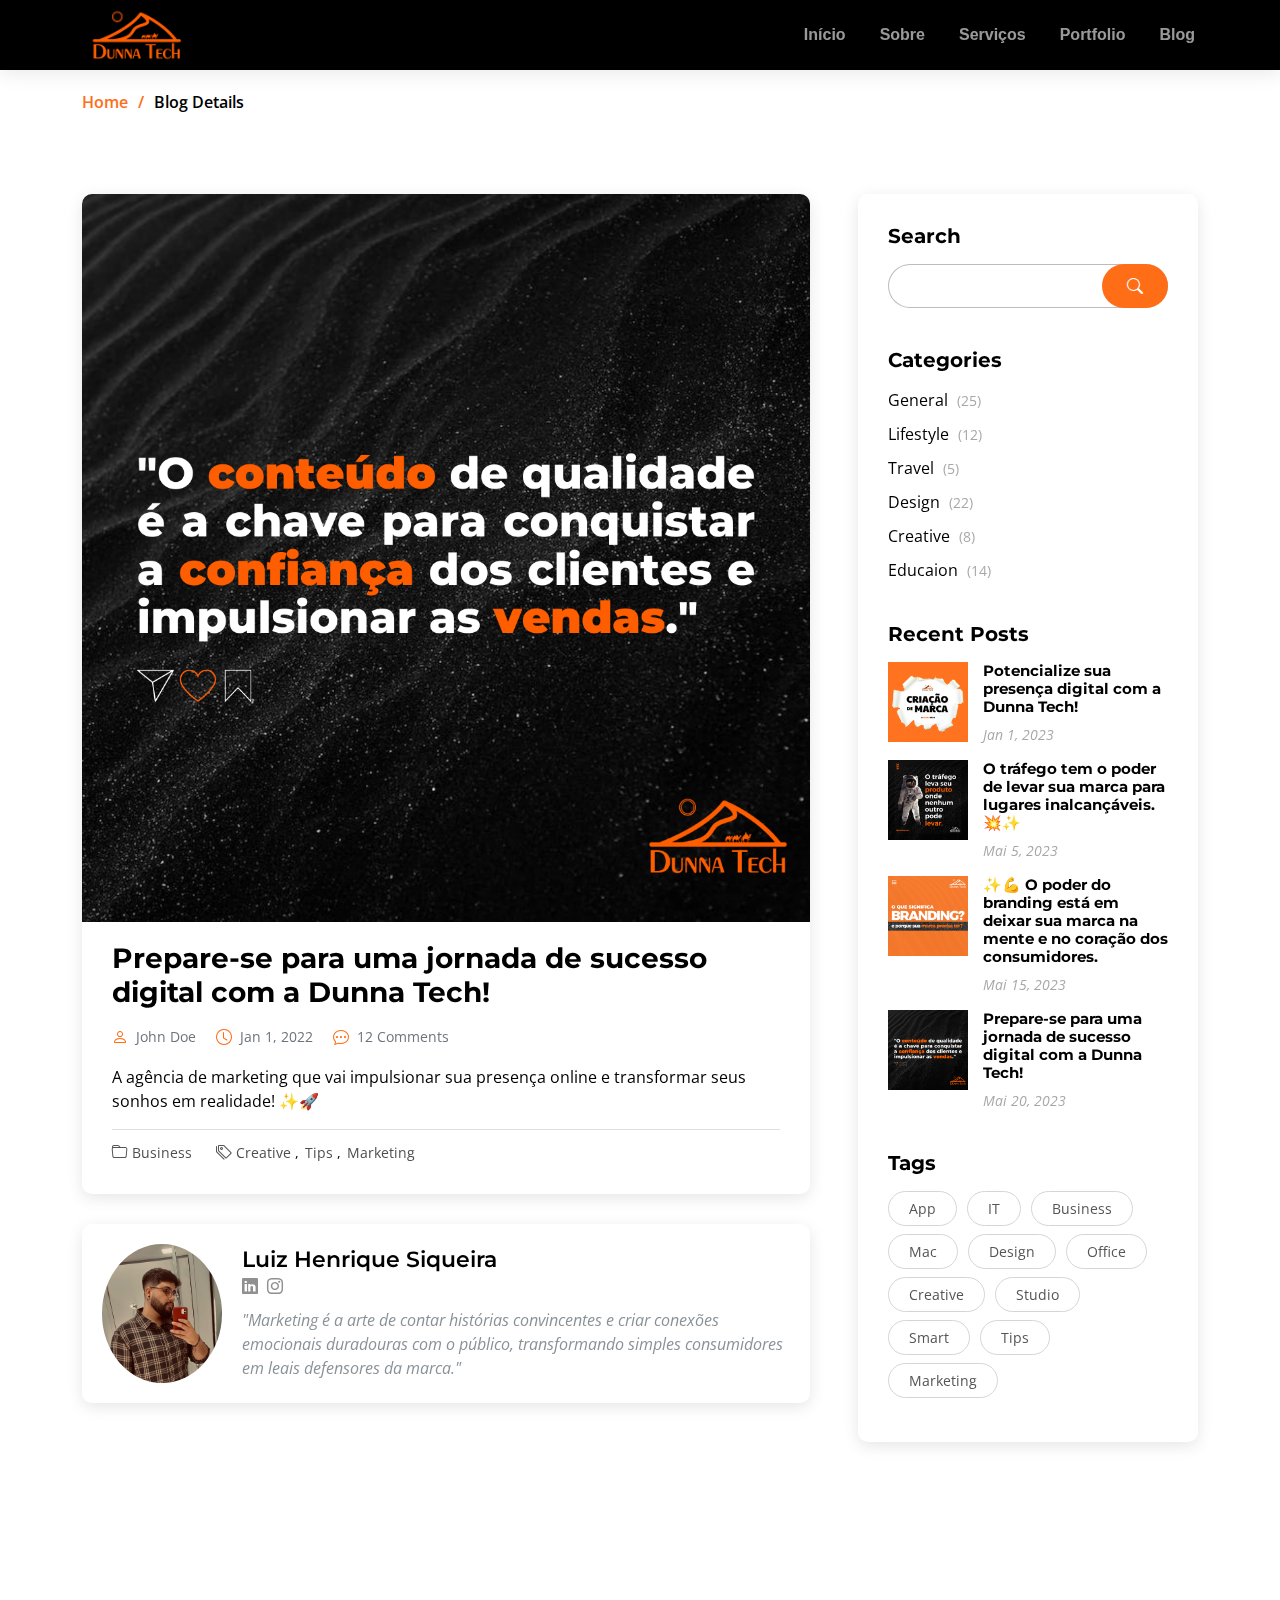
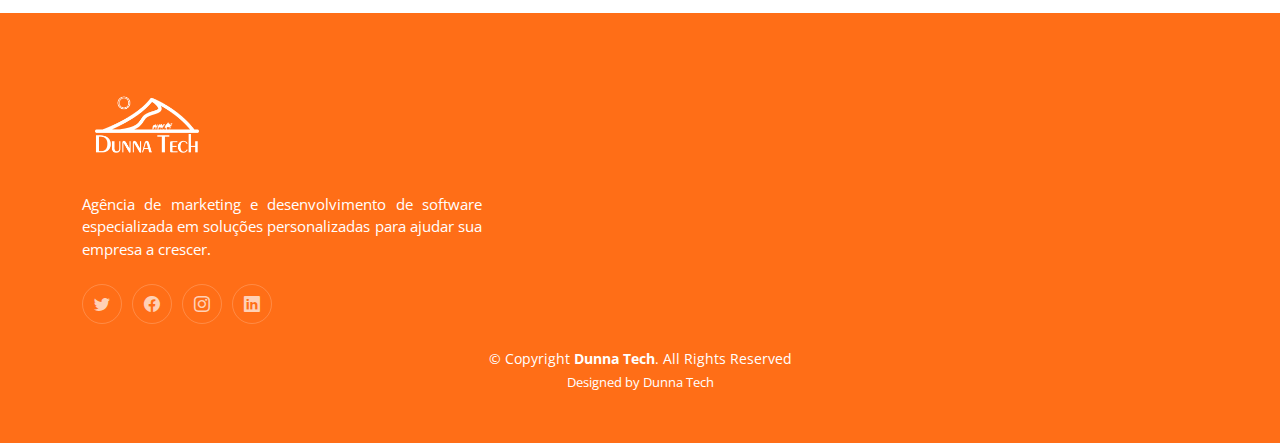
==== commit e22b9d61: "first commit" ====
--- a/blog-details.html
+++ b/blog-details.html
@@ -39,21 +39,6 @@
 
 <body>
 
-  <!-- ======= Header ======= -->
-  <section id="topbar" class="topbar d-flex align-items-center">
-    <div class="container d-flex justify-content-center justify-content-md-between">
-      <div class="contact-info d-flex align-items-center">
-        <i class="bi bi-envelope d-flex align-items-center" style="padding-right: 20px;"><a>dunnatech.comercial@gmail.com</a></i>
-        <i class="bi bi-phone d-flex align-items-center ms-4"><span>+1 5589 55488 55</span></i>
-      </div>
-      <div class="social-links d-none d-md-flex align-items-center">
-        <a href="#"  target="blank" class="twitter"><i class="bi bi-twitter"></i></a>
-        <a href="#"  target="blank" class="facebook"><i class="bi bi-facebook"></i></a>
-        <a href="https://www.instagram.com/dunnatech/" target="blank" class="instagram"><i class="bi bi-instagram"></i></a>
-        <a href="#"  target="blank" class="linkedin"><i class="bi bi-linkedin"></i></i></a>
-      </div>
-    </div>
-  </section><!-- End Top Bar -->
 
   <header id="header" class="header d-flex align-items-center">
 
@@ -61,7 +46,7 @@
       <a href="index.html" class="logo d-flex align-items-center">
         <!-- Uncomment the line below if you also wish to use an image logo -->
         <!-- <img src="assets/img/logo.png" alt=""> -->
-        <h1 class="logo"><img src="assets/img/Logo Dunna Tech Branco.png"></h1>
+        <h1 class="logo"><img src="assets/img/Logo Dunna Tech Laranja.png"></h1>
       </a>
       <nav id="navbar" class="navbar">
         <ul>
@@ -84,16 +69,7 @@
 
     <!-- ======= Breadcrumbs ======= -->
     <div class="breadcrumbs">
-      <div class="page-header d-flex align-items-center" style="background-image: url('');">
-        <div class="container position-relative">
-          <div class="row d-flex justify-content-center">
-            <div class="col-lg-6 text-center">
-              <h2>Postagem</h2>
-              <p>Leia nossos artigos mais recentes e mergulhe <br>em conteúdos relevantes e úteis para o seu negócio</p>
-            </div>
-          </div>
-        </div>
-      </div>
+     
       <nav>
         <div class="container">
           <ol>
@@ -115,10 +91,10 @@
             <article class="blog-details">
 
               <div class="post-img">
-                <img src="assets/img/blog/blog-1.jpg" alt="" class="img-fluid">
+                <img src="assets/img/frase01.png" alt="" class="img-fluid">
               </div>
 
-              <h2 class="title">Dolorum optio tempore voluptas dignissimos cumque fuga qui quibusdam quia</h2>
+              <h2 class="title">Prepare-se para uma jornada de sucesso digital com a Dunna Tech!</h2>
 
               <div class="meta-top">
                 <ul>
@@ -130,42 +106,10 @@
 
               <div class="content">
                 <p>
-                  Similique neque nam consequuntur ad non maxime aliquam quas. Quibusdam animi praesentium. Aliquam et laboriosam eius aut nostrum quidem aliquid dicta.
-                  Et eveniet enim. Qui velit est ea dolorem doloremque deleniti aperiam unde soluta. Est cum et quod quos aut ut et sit sunt. Voluptate porro consequatur assumenda perferendis dolore.
+                  A agência de marketing que vai impulsionar sua presença online e transformar seus sonhos em realidade! ✨🚀
                 </p>
 
-                <p>
-                  Sit repellat hic cupiditate hic ut nemo. Quis nihil sunt non reiciendis. Sequi in accusamus harum vel aspernatur. Excepturi numquam nihil cumque odio. Et voluptate cupiditate.
-                </p>
-
-                <blockquote>
-                  <p>
-                    Et vero doloremque tempore voluptatem ratione vel aut. Deleniti sunt animi aut. Aut eos aliquam doloribus minus autem quos.
-                  </p>
-                </blockquote>
-
-                <p>
-                  Sed quo laboriosam qui architecto. Occaecati repellendus omnis dicta inventore tempore provident voluptas mollitia aliquid. Id repellendus quia. Asperiores nihil magni dicta est suscipit perspiciatis. Voluptate ex rerum assumenda dolores nihil quaerat.
-                  Dolor porro tempora et quibusdam voluptas. Beatae aut at ad qui tempore corrupti velit quisquam rerum. Omnis dolorum exercitationem harum qui qui blanditiis neque.
-                  Iusto autem itaque. Repudiandae hic quae aspernatur ea neque qui. Architecto voluptatem magni. Vel magnam quod et tempora deleniti error rerum nihil tempora.
-                </p>
-
-                <h3>Et quae iure vel ut odit alias.</h3>
-                <p>
-                  Officiis animi maxime nulla quo et harum eum quis a. Sit hic in qui quos fugit ut rerum atque. Optio provident dolores atque voluptatem rem excepturi molestiae qui. Voluptatem laborum omnis ullam quibusdam perspiciatis nulla nostrum. Voluptatum est libero eum nesciunt aliquid qui.
-                  Quia et suscipit non sequi. Maxime sed odit. Beatae nesciunt nesciunt accusamus quia aut ratione aspernatur dolor. Sint harum eveniet dicta exercitationem minima. Exercitationem omnis asperiores natus aperiam dolor consequatur id ex sed. Quibusdam rerum dolores sint consequatur quidem ea.
-                  Beatae minima sunt libero soluta sapiente in rem assumenda. Et qui odit voluptatem. Cum quibusdam voluptatem voluptatem accusamus mollitia aut atque aut.
-                </p>
-                <img src="assets/img/blog/blog-inside-post.jpg" class="img-fluid" alt="">
-
-                <h3>Ut repellat blanditiis est dolore sunt dolorum quae.</h3>
-                <p>
-                  Rerum ea est assumenda pariatur quasi et quam. Facilis nam porro amet nostrum. In assumenda quia quae a id praesentium. Quos deleniti libero sed occaecati aut porro autem. Consectetur sed excepturi sint non placeat quia repellat incidunt labore. Autem facilis hic dolorum dolores vel.
-                  Consectetur quasi id et optio praesentium aut asperiores eaque aut. Explicabo omnis quibusdam esse. Ex libero illum iusto totam et ut aut blanditiis. Veritatis numquam ut illum ut a quam vitae.
-                </p>
-                <p>
-                  Alias quia non aliquid. Eos et ea velit. Voluptatem maxime enim omnis ipsa voluptas incidunt. Nulla sit eaque mollitia nisi asperiores est veniam.
-                </p>
+               
 
               </div><!-- End post content -->
 
@@ -186,76 +130,43 @@
             </article><!-- End blog post -->
 
             <div class="post-author d-flex align-items-center">
-              <img src="assets/img/blog/blog-author.jpg" class="rounded-circle flex-shrink-0" alt="">
+              <img src="assets/img/lu.jpg" class="rounded-circle flex-shrink-0" alt="">
               <div>
-                <h4>Jane Smith</h4>
+                <h4>Luiz Henrique Siqueira</h4>
                 <div class="social-links">
-                  <a href="https://twitters.com/#"><i class="bi bi-twitter"></i></a>
-                  <a href="https://facebook.com/#"><i class="bi bi-facebook"></i></a>
+                  <a href="https://www.linkedin.com/in/luiz-henrique-lima-siqueira/"><i class="bi bi-linkedin"></i></a>
                   <a href="https://instagram.com/#"><i class="biu bi-instagram"></i></a>
                 </div>
                 <p>
-                  Itaque quidem optio quia voluptatibus dolorem dolor. Modi eum sed possimus accusantium. Quas repellat voluptatem officia numquam sint aspernatur voluptas. Esse et accusantium ut unde voluptas.
+                  "Marketing é a arte de contar histórias convincentes e criar conexões emocionais duradouras com o público, transformando simples consumidores em leais defensores da marca."
                 </p>
               </div>
             </div><!-- End post author -->
 
             <div class="comments">
 
-              <h4 class="comments-count">8 Comments</h4>
-
-              <div id="comment-1" class="comment">
-                <div class="d-flex">
-                  <div class="comment-img"><img src="assets/img/blog/comments-1.jpg" alt=""></div>
-                  <div>
-                    <h5><a href="">Georgia Reader</a> <a href="#" class="reply"><i class="bi bi-reply-fill"></i> Reply</a></h5>
-                    <time datetime="2020-01-01">01 Jan,2022</time>
-                    <p>
-                      Et rerum totam nisi. Molestiae vel quam dolorum vel voluptatem et et. Est ad aut sapiente quis molestiae est qui cum soluta.
-                      Vero aut rerum vel. Rerum quos laboriosam placeat ex qui. Sint qui facilis et.
-                    </p>
-                  </div>
-                </div>
-              </div><!-- End comment #1 -->
+              <h4 class="comments-count"></h4>
+
+             
 
               <div id="comment-2" class="comment">
                 <div class="d-flex">
-                  <div class="comment-img"><img src="assets/img/blog/comments-2.jpg" alt=""></div>
+
                   <div>
-                    <h5><a href="">Aron Alvarado</a> <a href="#" class="reply"><i class="bi bi-reply-fill"></i> Reply</a></h5>
-                    <time datetime="2020-01-01">01 Jan,2022</time>
-                    <p>
-                      Ipsam tempora sequi voluptatem quis sapiente non. Autem itaque eveniet saepe. Officiis illo ut beatae.
-                    </p>
+                   
                   </div>
                 </div>
 
                 <div id="comment-reply-1" class="comment comment-reply">
                   <div class="d-flex">
-                    <div class="comment-img"><img src="assets/img/blog/comments-3.jpg" alt=""></div>
-                    <div>
-                      <h5><a href="">Lynda Small</a> <a href="#" class="reply"><i class="bi bi-reply-fill"></i> Reply</a></h5>
-                      <time datetime="2020-01-01">01 Jan,2022</time>
-                      <p>
-                        Enim ipsa eum fugiat fuga repellat. Commodi quo quo dicta. Est ullam aspernatur ut vitae quia mollitia id non. Qui ad quas nostrum rerum sed necessitatibus aut est. Eum officiis sed repellat maxime vero nisi natus. Amet nesciunt nesciunt qui illum omnis est et dolor recusandae.
-
-                        Recusandae sit ad aut impedit et. Ipsa labore dolor impedit et natus in porro aut. Magnam qui cum. Illo similique occaecati nihil modi eligendi. Pariatur distinctio labore omnis incidunt et illum. Expedita et dignissimos distinctio laborum minima fugiat.
-
-                        Libero corporis qui. Nam illo odio beatae enim ducimus. Harum reiciendis error dolorum non autem quisquam vero rerum neque.
-                      </p>
-                    </div>
+
+                   
                   </div>
 
                   <div id="comment-reply-2" class="comment comment-reply">
                     <div class="d-flex">
-                      <div class="comment-img"><img src="assets/img/blog/comments-4.jpg" alt=""></div>
-                      <div>
-                        <h5><a href="">Sianna Ramsay</a> <a href="#" class="reply"><i class="bi bi-reply-fill"></i> Reply</a></h5>
-                        <time datetime="2020-01-01">01 Jan,2022</time>
-                        <p>
-                          Et dignissimos impedit nulla et quo distinctio ex nemo. Omnis quia dolores cupiditate et. Ut unde qui eligendi sapiente omnis ullam. Placeat porro est commodi est officiis voluptas repellat quisquam possimus. Perferendis id consectetur necessitatibus.
-                        </p>
-                      </div>
+  
+                     
                     </div>
 
                   </div><!-- End comment reply #2-->
@@ -266,61 +177,21 @@
 
               <div id="comment-3" class="comment">
                 <div class="d-flex">
-                  <div class="comment-img"><img src="assets/img/blog/comments-5.jpg" alt=""></div>
-                  <div>
-                    <h5><a href="">Nolan Davidson</a> <a href="#" class="reply"><i class="bi bi-reply-fill"></i> Reply</a></h5>
-                    <time datetime="2020-01-01">01 Jan,2022</time>
-                    <p>
-                      Distinctio nesciunt rerum reprehenderit sed. Iste omnis eius repellendus quia nihil ut accusantium tempore. Nesciunt expedita id dolor exercitationem aspernatur aut quam ut. Voluptatem est accusamus iste at.
-                      Non aut et et esse qui sit modi neque. Exercitationem et eos aspernatur. Ea est consequuntur officia beatae ea aut eos soluta. Non qui dolorum voluptatibus et optio veniam. Quam officia sit nostrum dolorem.
-                    </p>
-                  </div>
+   
+                 
                 </div>
 
               </div><!-- End comment #3 -->
 
               <div id="comment-4" class="comment">
                 <div class="d-flex">
-                  <div class="comment-img"><img src="assets/img/blog/comments-6.jpg" alt=""></div>
-                  <div>
-                    <h5><a href="">Kay Duggan</a> <a href="#" class="reply"><i class="bi bi-reply-fill"></i> Reply</a></h5>
-                    <time datetime="2020-01-01">01 Jan,2022</time>
-                    <p>
-                      Dolorem atque aut. Omnis doloremque blanditiis quia eum porro quis ut velit tempore. Cumque sed quia ut maxime. Est ad aut cum. Ut exercitationem non in fugiat.
-                    </p>
-                  </div>
+                 
+                
                 </div>
 
               </div><!-- End comment #4 -->
 
-              <div class="reply-form">
-
-                <h4>Leave a Reply</h4>
-                <p>Your email address will not be published. Required fields are marked * </p>
-                <form action="">
-                  <div class="row">
-                    <div class="col-md-6 form-group">
-                      <input name="name" type="text" class="form-control" placeholder="Your Name*">
-                    </div>
-                    <div class="col-md-6 form-group">
-                      <input name="email" type="text" class="form-control" placeholder="Your Email*">
-                    </div>
-                  </div>
-                  <div class="row">
-                    <div class="col form-group">
-                      <input name="website" type="text" class="form-control" placeholder="Your Website">
-                    </div>
-                  </div>
-                  <div class="row">
-                    <div class="col form-group">
-                      <textarea name="comment" class="form-control" placeholder="Your Comment*"></textarea>
-                    </div>
-                  </div>
-                  <button type="submit" class="btn btn-primary">Post Comment</button>
-
-                </form>
-
-              </div>
+            
 
             </div><!-- End blog comments -->
 
@@ -356,44 +227,38 @@
                 <div class="mt-3">
 
                   <div class="post-item mt-3">
-                    <img src="assets/img/blog/blog-recent-1.jpg" alt="">
+                    <img src="assets/img/Cópia de o que é social media.png" alt="">
                     <div>
-                      <h4><a href="blog-details.html">Nihil blanditiis at in nihil autem</a></h4>
-                      <time datetime="2020-01-01">Jan 1, 2020</time>
+                      <h4><a href="blog-details.html">Potencialize sua presença digital com a Dunna Tech!</a></h4>
+                      <time datetime="2020-01-01">Jan 1, 2023</time>
                     </div>
                   </div><!-- End recent post item-->
 
                   <div class="post-item">
-                    <img src="assets/img/blog/blog-recent-2.jpg" alt="">
+                    <img src="assets/img/@dunnatech (7).png" alt="">
                     <div>
-                      <h4><a href="blog-details.html">Quidem autem et impedit</a></h4>
-                      <time datetime="2020-01-01">Jan 1, 2020</time>
+                      <h4><a href="blog-details.html">O tráfego tem o poder de levar sua marca para lugares inalcançáveis. 💥✨</a></h4>
+                      <time datetime="2020-01-01">Mai 5, 2023</time>
                     </div>
                   </div><!-- End recent post item-->
 
                   <div class="post-item">
-                    <img src="assets/img/blog/blog-recent-3.jpg" alt="">
+                    <img src="assets/img/três razões para investir em MÍdias Sociais (3).png" alt="">
                     <div>
-                      <h4><a href="blog-details.html">Id quia et et ut maxime similique occaecati ut</a></h4>
-                      <time datetime="2020-01-01">Jan 1, 2020</time>
+                      <h4><a href="blog-details.html">✨💪 O poder do branding está em deixar sua marca na mente e no coração dos consumidores.</a></h4>
+                      <time datetime="2020-01-01">Mai 15, 2023</time>
                     </div>
                   </div><!-- End recent post item-->
 
                   <div class="post-item">
-                    <img src="assets/img/blog/blog-recent-4.jpg" alt="">
+                    <img src="assets/img/frase01.png" alt="">
                     <div>
-                      <h4><a href="blog-details.html">Laborum corporis quo dara net para</a></h4>
-                      <time datetime="2020-01-01">Jan 1, 2020</time>
+                      <h4><a href="blog-details.html">Prepare-se para uma jornada de sucesso digital com a Dunna Tech!</a></h4>
+                      <time datetime="2020-01-01">Mai 20, 2023</time>
                     </div>
                   </div><!-- End recent post item-->
 
-                  <div class="post-item">
-                    <img src="assets/img/blog/blog-recent-5.jpg" alt="">
-                    <div>
-                      <h4><a href="blog-details.html">Et dolores corrupti quae illo quod dolor</a></h4>
-                      <time datetime="2020-01-01">Jan 1, 2020</time>
-                    </div>
-                  </div><!-- End recent post item-->
+               
 
                 </div>
 
--- a/assets/css/main.css
+++ b/assets/css/main.css
@@ -21,7 +21,7 @@
 :root {
   --color-default: #000000;
   --color-primary: #FF6E17;
-  --color-secondary: #ffb465;
+  --color-secondary: #FF6E17;
 }
 
 /* Smooth scroll behavior */
@@ -292,7 +292,7 @@
   transition: all 0.5s;
   z-index: 997;
   height: 90px;
-  background-color: #FF6E17;
+  background-color: #000000;
 }
 
 .header.sticked {
@@ -306,8 +306,7 @@
 
 .header .logo img {
   max-height: 191px;
-  width: 123px;
-  padding-top: 5px;
+  width: 110px;
   margin-right: 6px;
 }
 
@@ -321,7 +320,7 @@
 }
 
 .header .logo h1 span {
-  color: #f96f59;
+  color: #FF6E17;
 }
 
 .sticked-header-offset {
@@ -431,7 +430,7 @@
     font-size: 15px;
     text-transform: none;
     font-weight: 600;
-    color: #FF6E17;
+    color: #FF6E17; 
   }
 
   .navbar .dropdown ul a i {
@@ -684,7 +683,7 @@
   animation-timing-function: steps;
   opacity: 1;
   border-radius: 50%;
-  border: 5px solid #eea476(0, 131, 116, 0.7);
+  border: 5px solid #FF6E17(0, 131, 116, 0.7);
   top: -15%;
   left: -15%;
   background: rgba(198, 16, 0, 0);
@@ -751,7 +750,7 @@
 }
 
 .clients .swiper-slide img {
-  transition: 0.3s;
+  transition: 0.1s;
 }
 
 .clients .swiper-slide img:hover {
@@ -813,124 +812,46 @@
 }
 
 /*--------------------------------------------------------------
-# Call To Action Section
---------------------------------------------------------------*/
-.call-to-action .container {
-  background: linear-gradient(rgba(0, 0, 0, 0.5), rgba(0, 0, 0, 0.5)), url("../img/cta-bg.jpg") center center;
+# Cta
+--------------------------------------------------------------*/
+.cta {
+  background: linear-gradient(#ff70179d, #ff70179d), url("../img/areia01.png") fixed center center;
   background-size: cover;
-  padding: 100px 60px;
-  border-radius: 15px;
-  overflow: hidden;
-}
-
-.call-to-action h3 {
+  padding: 60px 0;
+}
+
+.cta h3 {
   color: #fff;
   font-size: 28px;
   font-weight: 700;
-  margin-bottom: 20px;
-}
-
-.call-to-action p {
-  color: #fff;
-  margin-bottom: 20px;
-}
-
-.call-to-action .play-btn {
-  width: 94px;
-  height: 94px;
-  margin-bottom: 20px;
-  background: radial-gradient(var(--color-primary) 50%, #8e3600(0, 131, 116, 0.4) 52%);
-  border-radius: 50%;
-  display: inline-block;
-  position: relative;
-  overflow: hidden;
-}
-
-.call-to-action .play-btn:before {
-  content: "";
-  position: absolute;
-  width: 120px;
-  height: 120px;
-  animation-delay: 0s;
-  animation: pulsate-btn 2s;
-  animation-direction: forwards;
-  animation-iteration-count: infinite;
-  animation-timing-function: steps;
-  opacity: 1;
-  border-radius: 50%;
-  border: 5px solid #8e3600(0, 131, 116, 0.7);
-  top: -15%;
-  left: -15%;
-  background: #8e3600(198, 16, 0, 0);
-}
-
-.call-to-action .play-btn:after {
-  content: "";
-  position: absolute;
-  left: 50%;
-  top: 50%;
-  transform: translateX(-40%) translateY(-50%);
-  width: 0;
-  height: 0;
-  border-top: 10px solid transparent;
-  border-bottom: 10px solid transparent;
-  border-left: 15px solid #fff;
-  z-index: 100;
-  transition: all 400ms cubic-bezier(0.55, 0.055, 0.675, 0.19);
-}
-
-.call-to-action .play-btn:hover:before {
-  content: "";
-  position: absolute;
-  left: 50%;
-  top: 50%;
-  transform: translateX(-40%) translateY(-50%);
-  width: 0;
-  height: 0;
-  border: none;
-  border-top: 10px solid transparent;
-  border-bottom: 10px solid transparent;
-  border-left: 15px solid #fff;
-  z-index: 200;
-  animation: none;
-  border-radius: 0;
-}
-
-.call-to-action .play-btn:hover:after {
-  border-left: 15px solid var(--color-primary);
-  transform: scale(20);
-}
-
-.call-to-action .cta-btn {
-  font-family: var(--font-primary);
-  font-weight: 500;
+}
+
+.cta p {
+  color: #fff;
+}
+
+.cta .cta-btn {
+  font-family: "Raleway", sans-serif;
+  font-weight: bold;
   font-size: 16px;
   letter-spacing: 1px;
   display: inline-block;
-  padding: 12px 48px;
-  border-radius: 50px;
+  padding: 8px 28px;
+  border-radius: 25px;
   transition: 0.5s;
-  margin: 10px;
+  margin-top: 10px;
   border: 2px solid #fff;
   color: #fff;
 }
 
-.call-to-action .cta-btn:hover {
-  background: var(--color-primary);
-  border: 2px solid var(--color-primary);
-}
-
-@keyframes pulsate-btn {
-  0% {
-    transform: scale(0.6, 0.6);
-    opacity: 1;
-  }
-
-  100% {
-    transform: scale(1, 1);
-    opacity: 0;
-  }
-}
+.cta .cta-btn:hover {
+  background: #000000;
+  border: 2px solid #000000;
+  color: #ffffff;
+  font-weight: bold;
+}
+
+
 
 /*--------------------------------------------------------------
 # Our Services Section
@@ -1006,6 +927,85 @@
   border-color: var(--color-primary);
 }
 
+
+/*--------------------------------------------------------------
+# Featured Services
+--------------------------------------------------------------*/
+.featured-services .icon-box {
+  padding: 30px;
+  position: relative;
+  overflow: hidden;
+  background: #FF6E17;
+  box-shadow: 0 0 29px 0 rgba(255, 137, 59, 0.12);
+  transition: all 0.3s ease-in-out;
+  border-radius: 8px;
+  z-index: 1;
+}
+
+.featured-services .icon-box::before {
+  content: "";
+  position: absolute;
+  background: #000000;
+  right: 0;
+  left: 0;
+  bottom: 0;
+  top: 100%;
+  transition: all 0.3s;
+  z-index: -1;
+}
+
+.featured-services .icon-box:hover::before {
+  background: #000000;
+  top: 0;
+  border-radius: 0px;
+}
+
+.featured-services .icon {
+  margin-bottom: 15px;
+}
+
+.featured-services .icon i {
+  font-size: 48px;
+  line-height: 1;
+  color: #FF6E17;
+  transition: all 0.3s ease-in-out;
+}
+
+.featured-services .title {
+  font-weight: 900;
+  margin-bottom: 15px;
+  font-size: 20px;
+  text-align: center;
+}
+
+.featured-services .title a {
+  color: #ffffff;
+ 
+}
+
+.featured-services .description {
+  font-size: 15px;
+  line-height: 28px;
+  margin-bottom: 0;
+
+  color: white;
+}
+
+.featured-services .icon-box:hover .title a,
+.featured-services .icon-box:hover .description {
+  color: #fff;
+}
+
+.featured-services .icon-box:hover .icon i {
+  color: #111111;
+}
+
+
+
+
+
+
+
 /*--------------------------------------------------------------
 # Testimonials Section
 --------------------------------------------------------------*/
@@ -1113,7 +1113,7 @@
 # Portfolio Section
 --------------------------------------------------------------*/
 .portfolio .portfolio-flters {
-  padding: 0 0 20px 0;
+  padding: 50px 0 20px 0;
   margin: 0 auto;
   list-style: none;
   text-align: center;
@@ -1872,9 +1872,11 @@
 --------------------------------------------------------------*/
 .hero {
   width: 100%;
+  height: 500px;
   position: relative;
-  background: #FF6E17;
-  padding: 60px 0 0 0;
+  background: url("../img/Design\ sem\ nome\ \(92\).png");
+  padding-top: 140px;
+
 }
 
 @media (min-width: 1365px) {
@@ -1885,7 +1887,7 @@
 
 .hero h2 {
   font-size: 48px;
-  font-weight: 700;
+  font-weight: bold;
   margin-bottom: 20px;
   color: #fff;
 }
@@ -1898,21 +1900,21 @@
 
 .hero .btn-get-started {
   font-family: var(--font-primary);
-  font-weight: 500;
+  font-weight: bold;
   font-size: 15px;
   letter-spacing: 1px;
   display: inline-block;
   padding: 14px 40px;
   border-radius: 50px;
   transition: 0.3s;
-  color: #fff;
-  background: rgba(255, 255, 255, 0.1);
+  color: #ffffff;
+  background: #ff6000;
   box-shadow: 0 0 15px rgba(0, 0, 0, 0.08);
   border: 2px solid rgba(255, 255, 255, 0.1);
 }
 
 .hero .btn-get-started:hover {
-  border-color: rgba(255, 255, 255, 0.5);
+  border-color: #ffffff;
 }
 
 .hero .btn-watch-video {
@@ -1957,7 +1959,6 @@
     bottom: 0;
     left: 0;
     right: 0;
-    height: calc(50% + 20px);
     background-color: #fff;
   }
 }
@@ -2012,6 +2013,7 @@
 .blog .blog-pagination {
   margin-top: 30px;
   color: #555555;
+
 }
 
 .blog .blog-pagination ul {
@@ -2045,6 +2047,8 @@
 .blog .blog-pagination li:hover a {
   color: var(--color-white);
 }
+
+
 
 /*--------------------------------------------------------------
 # Blog Posts List
@@ -2576,7 +2580,7 @@
   /* max-width: 200px; */
   margin-right: 6px;
 }
-}
+
 
 .footer .footer-info .logo span {
   font-size: 30px;
